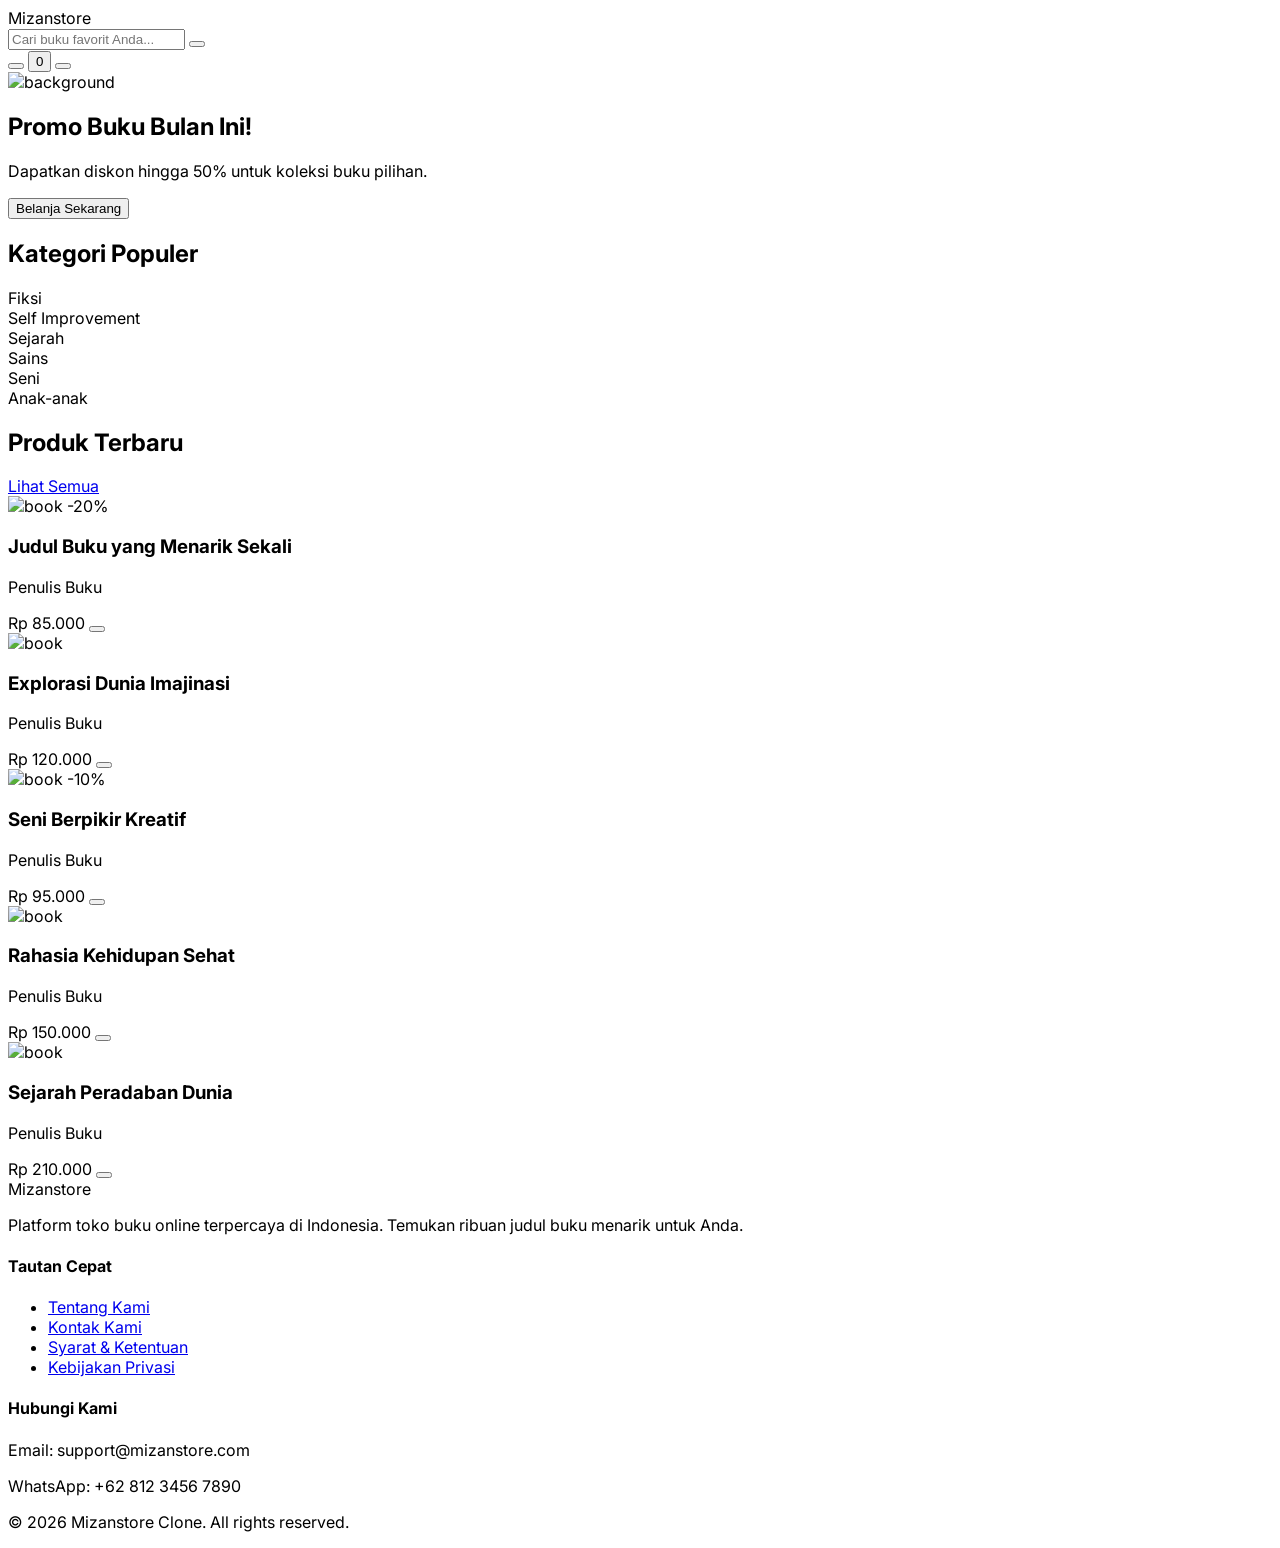
==== index.html @ bfe49ff1 "Marketplace layout with blue-yellow gradient" ====
<!DOCTYPE html>
<html lang="en">
<head>
    <meta charset="UTF-8">
    <meta name="viewport" content="width=device-width, initial-scale=1.0">
    <title>Mizanstore Clone</title>
    <script src="https://cdn.tailwindcss.com"></script>
    <script src="https://unpkg.com/lucide@latest"></script>
    <style>
        @import url('https://fonts.googleapis.com/css2?family=Inter:wght@300;400;600;700&display=swap');
        body { font-family: 'Inter', sans-serif; }
    </style>
</head>
<body class="bg-gray-50">

    <!-- Header -->
    <header class="bg-white shadow-sm sticky top-0 z-50">
        <div class="container mx-auto px-4 py-3 flex items-center justify-between">
            <!-- Logo -->
            <div class="text-2xl font-bold text-blue-600">
                Mizan<span class="text-gray-800">store</span>
            </div>

            <!-- Search Bar -->
            <div class="hidden md:flex flex-1 mx-8">
                <div class="relative w-full">
                    <input type="text" placeholder="Cari buku favorit Anda..." class="w-full border border-gray-300 rounded-full py-2 px-5 focus:outline-none focus:ring-2 focus:ring-blue-500 focus:border-transparent">
                    <button class="absolute right-3 top-2.5 text-gray-400">
                        <i data-lucide="search" class="w-5 h-5"></i>
                    </button>
                </div>
            </div>

            <!-- Icons -->
            <div class="flex items-center space-x-5">
                <button class="text-gray-600 hover:text-blue-600">
                    <i data-lucide="user" class="w-6 h-6"></i>
                </button>
                <button class="text-gray-600 hover:text-blue-600 relative">
                    <i data-lucide="shopping-cart" class="w-6 h-6"></i>
                    <span class="absolute -top-2 -right-2 bg-red-500 text-white text-[10px] font-bold px-1.5 py-0.5 rounded-full">0</span>
                </button>
                <button class="md:hidden text-gray-600">
                    <i data-lucide="menu" class="w-6 h-6"></i>
                </button>
            </div>
        </div>
    </header>

    <!-- Hero Banner -->
    <section class="container mx-auto px-4 mt-6">
        <div class="relative h-64 md:h-80 rounded-2xl overflow-hidden bg-gradient-to-r from-blue-500 to-indigo-600 flex items-center">
            <div class="absolute inset-0 opacity-20">
                <img src="https://images.unsplash.com/photo-1524995997946-a1c2e315a42f?auto=format&fit=crop&q=80&w=1000" alt="background" class="w-full h-full object-cover">
            </div>
            <div class="relative z-10 px-8 md:px-16 text-white">
                <h1 class="text-3xl md:text-5xl font-bold mb-4">Promo Buku Bulan Ini!</h1>
                <p class="text-lg md:text-xl mb-6 opacity-90">Dapatkan diskon hingga 50% untuk koleksi buku pilihan.</p>
                <button class="bg-white text-blue-600 px-6 py-3 rounded-lg font-semibold hover:bg-blue-50 transition">Belanja Sekarang</button>
            </div>
        </div>
    </section>

    <!-- Categories -->
    <section class="container mx-auto px-4 mt-10">
        <h2 class="text-xl font-bold text-gray-800 mb-6">Kategori Populer</h2>
        <div class="grid grid-cols-2 md:grid-cols-4 lg:grid-cols-6 gap-4">
            <!-- Category Item -->
            <div class="bg-white p-4 rounded-xl shadow-sm border border-gray-100 flex flex-col items-center cursor-pointer hover:shadow-md transition">
                <div class="w-12 h-12 bg-blue-100 rounded-full flex items-center justify-center text-blue-600 mb-3">
                    <i data-lucide="book-open"></i>
                </div>
                <span class="text-sm font-medium text-gray-700">Fiksi</span>
            </div>
            <div class="bg-white p-4 rounded-xl shadow-sm border border-gray-100 flex flex-col items-center cursor-pointer hover:shadow-md transition">
                <div class="w-12 h-12 bg-green-100 rounded-full flex items-center justify-center text-green-600 mb-3">
                    <i data-lucide="brain"></i>
                </div>
                <span class="text-sm font-medium text-gray-700">Self Improvement</span>
            </div>
            <div class="bg-white p-4 rounded-xl shadow-sm border border-gray-100 flex flex-col items-center cursor-pointer hover:shadow-md transition">
                <div class="w-12 h-12 bg-yellow-100 rounded-full flex items-center justify-center text-yellow-600 mb-3">
                    <i data-lucide="history"></i>
                </div>
                <span class="text-sm font-medium text-gray-700">Sejarah</span>
            </div>
            <div class="bg-white p-4 rounded-xl shadow-sm border border-gray-100 flex flex-col items-center cursor-pointer hover:shadow-md transition">
                <div class="w-12 h-12 bg-red-100 rounded-full flex items-center justify-center text-red-600 mb-3">
                    <i data-lucide="microscope"></i>
                </div>
                <span class="text-sm font-medium text-gray-700">Sains</span>
            </div>
            <div class="bg-white p-4 rounded-xl shadow-sm border border-gray-100 flex flex-col items-center cursor-pointer hover:shadow-md transition">
                <div class="w-12 h-12 bg-purple-100 rounded-full flex items-center justify-center text-purple-600 mb-3">
                    <i data-lucide="palette"></i>
                </div>
                <span class="text-sm font-medium text-gray-700">Seni</span>
            </div>
            <div class="bg-white p-4 rounded-xl shadow-sm border border-gray-100 flex flex-col items-center cursor-pointer hover:shadow-md transition">
                <div class="w-12 h-12 bg-orange-100 rounded-full flex items-center justify-center text-orange-600 mb-3">
                    <i data-lucide="smile"></i>
                </div>
                <span class="text-sm font-medium text-gray-700">Anak-anak</span>
            </div>
        </div>
    </section>

    <!-- Product Grid -->
    <section class="container mx-auto px-4 mt-12 mb-20">
        <div class="flex justify-between items-center mb-6">
            <h2 class="text-xl font-bold text-gray-800">Produk Terbaru</h2>
            <a href="#" class="text-blue-600 font-medium hover:underline">Lihat Semua</a>
        </div>
        <div class="grid grid-cols-2 md:grid-cols-3 lg:grid-cols-4 xl:grid-cols-5 gap-6">
            <!-- Product Card 1 -->
            <div class="bg-white rounded-xl overflow-hidden shadow-sm border border-gray-100 group hover:shadow-lg transition">
                <div class="relative aspect-[3/4] bg-gray-200">
                    <img src="https://images.unsplash.com/photo-1544947950-fa07a98d237f?auto=format&fit=crop&q=80&w=400" alt="book" class="w-full h-full object-cover group-hover:scale-105 transition duration-300">
                    <span class="absolute top-2 left-2 bg-red-500 text-white text-xs font-bold px-2 py-1 rounded">-20%</span>
                </div>
                <div class="p-4">
                    <h3 class="text-sm font-semibold text-gray-800 line-clamp-2 mb-1">Judul Buku yang Menarik Sekali</h3>
                    <p class="text-xs text-gray-500 mb-2">Penulis Buku</p>
                    <div class="flex items-center justify-between">
                        <span class="text-blue-600 font-bold">Rp 85.000</span>
                        <button class="text-gray-400 hover:text-blue-600 transition">
                            <i data-lucide="heart" class="w-5 h-5"></i>
                        </button>
                    </div>
                </div>
            </div>

            <!-- Product Card 2 -->
            <div class="bg-white rounded-xl overflow-hidden shadow-sm border border-gray-100 group hover:shadow-lg transition">
                <div class="relative aspect-[3/4] bg-gray-200">
                    <img src="https://images.unsplash.com/photo-1589829085413-56de8ae18c73?auto=format&fit=crop&q=80&w=400" alt="book" class="w-full h-full object-cover group-hover:scale-105 transition duration-300">
                </div>
                <div class="p-4">
                    <h3 class="text-sm font-semibold text-gray-800 line-clamp-2 mb-1">Explorasi Dunia Imajinasi</h3>
                    <p class="text-xs text-gray-500 mb-2">Penulis Buku</p>
                    <div class="flex items-center justify-between">
                        <span class="text-blue-600 font-bold">Rp 120.000</span>
                        <button class="text-gray-400 hover:text-blue-600 transition">
                            <i data-lucide="heart" class="w-5 h-5"></i>
                        </button>
                    </div>
                </div>
            </div>

            <!-- Product Card 3 -->
            <div class="bg-white rounded-xl overflow-hidden shadow-sm border border-gray-100 group hover:shadow-lg transition">
                <div class="relative aspect-[3/4] bg-gray-200">
                    <img src="https://images.unsplash.com/photo-1532012197267-da84d127e765?auto=format&fit=crop&q=80&w=400" alt="book" class="w-full h-full object-cover group-hover:scale-105 transition duration-300">
                    <span class="absolute top-2 left-2 bg-red-500 text-white text-xs font-bold px-2 py-1 rounded">-10%</span>
                </div>
                <div class="p-4">
                    <h3 class="text-sm font-semibold text-gray-800 line-clamp-2 mb-1">Seni Berpikir Kreatif</h3>
                    <p class="text-xs text-gray-500 mb-2">Penulis Buku</p>
                    <div class="flex items-center justify-between">
                        <span class="text-blue-600 font-bold">Rp 95.000</span>
                        <button class="text-gray-400 hover:text-blue-600 transition">
                            <i data-lucide="heart" class="w-5 h-5"></i>
                        </button>
                    </div>
                </div>
            </div>

            <!-- Product Card 4 -->
            <div class="bg-white rounded-xl overflow-hidden shadow-sm border border-gray-100 group hover:shadow-lg transition">
                <div class="relative aspect-[3/4] bg-gray-200">
                    <img src="https://images.unsplash.com/photo-1495446815901-a7297e633e8d?auto=format&fit=crop&q=80&w=400" alt="book" class="w-full h-full object-cover group-hover:scale-105 transition duration-300">
                </div>
                <div class="p-4">
                    <h3 class="text-sm font-semibold text-gray-800 line-clamp-2 mb-1">Rahasia Kehidupan Sehat</h3>
                    <p class="text-xs text-gray-500 mb-2">Penulis Buku</p>
                    <div class="flex items-center justify-between">
                        <span class="text-blue-600 font-bold">Rp 150.000</span>
                        <button class="text-gray-400 hover:text-blue-600 transition">
                            <i data-lucide="heart" class="w-5 h-5"></i>
                        </button>
                    </div>
                </div>
            </div>

            <!-- Product Card 5 -->
            <div class="bg-white rounded-xl overflow-hidden shadow-sm border border-gray-100 group hover:shadow-lg transition">
                <div class="relative aspect-[3/4] bg-gray-200">
                    <img src="https://images.unsplash.com/photo-1512820790803-83ca734da794?auto=format&fit=crop&q=80&w=400" alt="book" class="w-full h-full object-cover group-hover:scale-105 transition duration-300">
                </div>
                <div class="p-4">
                    <h3 class="text-sm font-semibold text-gray-800 line-clamp-2 mb-1">Sejarah Peradaban Dunia</h3>
                    <p class="text-xs text-gray-500 mb-2">Penulis Buku</p>
                    <div class="flex items-center justify-between">
                        <span class="text-blue-600 font-bold">Rp 210.000</span>
                        <button class="text-gray-400 hover:text-blue-600 transition">
                            <i data-lucide="heart" class="w-5 h-5"></i>
                        </button>
                    </div>
                </div>
            </div>
        </div>
    </section>

    <!-- Footer -->
    <footer class="bg-gray-800 text-gray-300 py-12">
        <div class="container mx-auto px-4 grid grid-cols-1 md:grid-cols-3 gap-8">
            <div>
                <div class="text-2xl font-bold text-white mb-4">
                    Mizan<span class="text-blue-400">store</span>
                </div>
                <p class="text-sm">Platform toko buku online terpercaya di Indonesia. Temukan ribuan judul buku menarik untuk Anda.</p>
            </div>
            <div>
                <h4 class="text-white font-bold mb-4">Tautan Cepat</h4>
                <ul class="space-y-2 text-sm">
                    <li><a href="#" class="hover:text-white transition">Tentang Kami</a></li>
                    <li><a href="#" class="hover:text-white transition">Kontak Kami</a></li>
                    <li><a href="#" class="hover:text-white transition">Syarat & Ketentuan</a></li>
                    <li><a href="#" class="hover:text-white transition">Kebijakan Privasi</a></li>
                </ul>
            </div>
            <div>
                <h4 class="text-white font-bold mb-4">Hubungi Kami</h4>
                <p class="text-sm mb-2">Email: support@mizanstore.com</p>
                <p class="text-sm">WhatsApp: +62 812 3456 7890</p>
                <div class="flex space-x-4 mt-6">
                    <a href="#" class="hover:text-white"><i data-lucide="facebook" class="w-5 h-5"></i></a>
                    <a href="#" class="hover:text-white"><i data-lucide="instagram" class="w-5 h-5"></i></a>
                    <a href="#" class="hover:text-white"><i data-lucide="twitter" class="w-5 h-5"></i></a>
                </div>
            </div>
        </div>
        <div class="container mx-auto px-4 mt-12 pt-8 border-t border-gray-700 text-center text-xs">
            <p>&copy; 2026 Mizanstore Clone. All rights reserved.</p>
        </div>
    </footer>

    <script>
        // Initialize Lucide icons
        lucide.createIcons();
    </script>
</body>
</html>
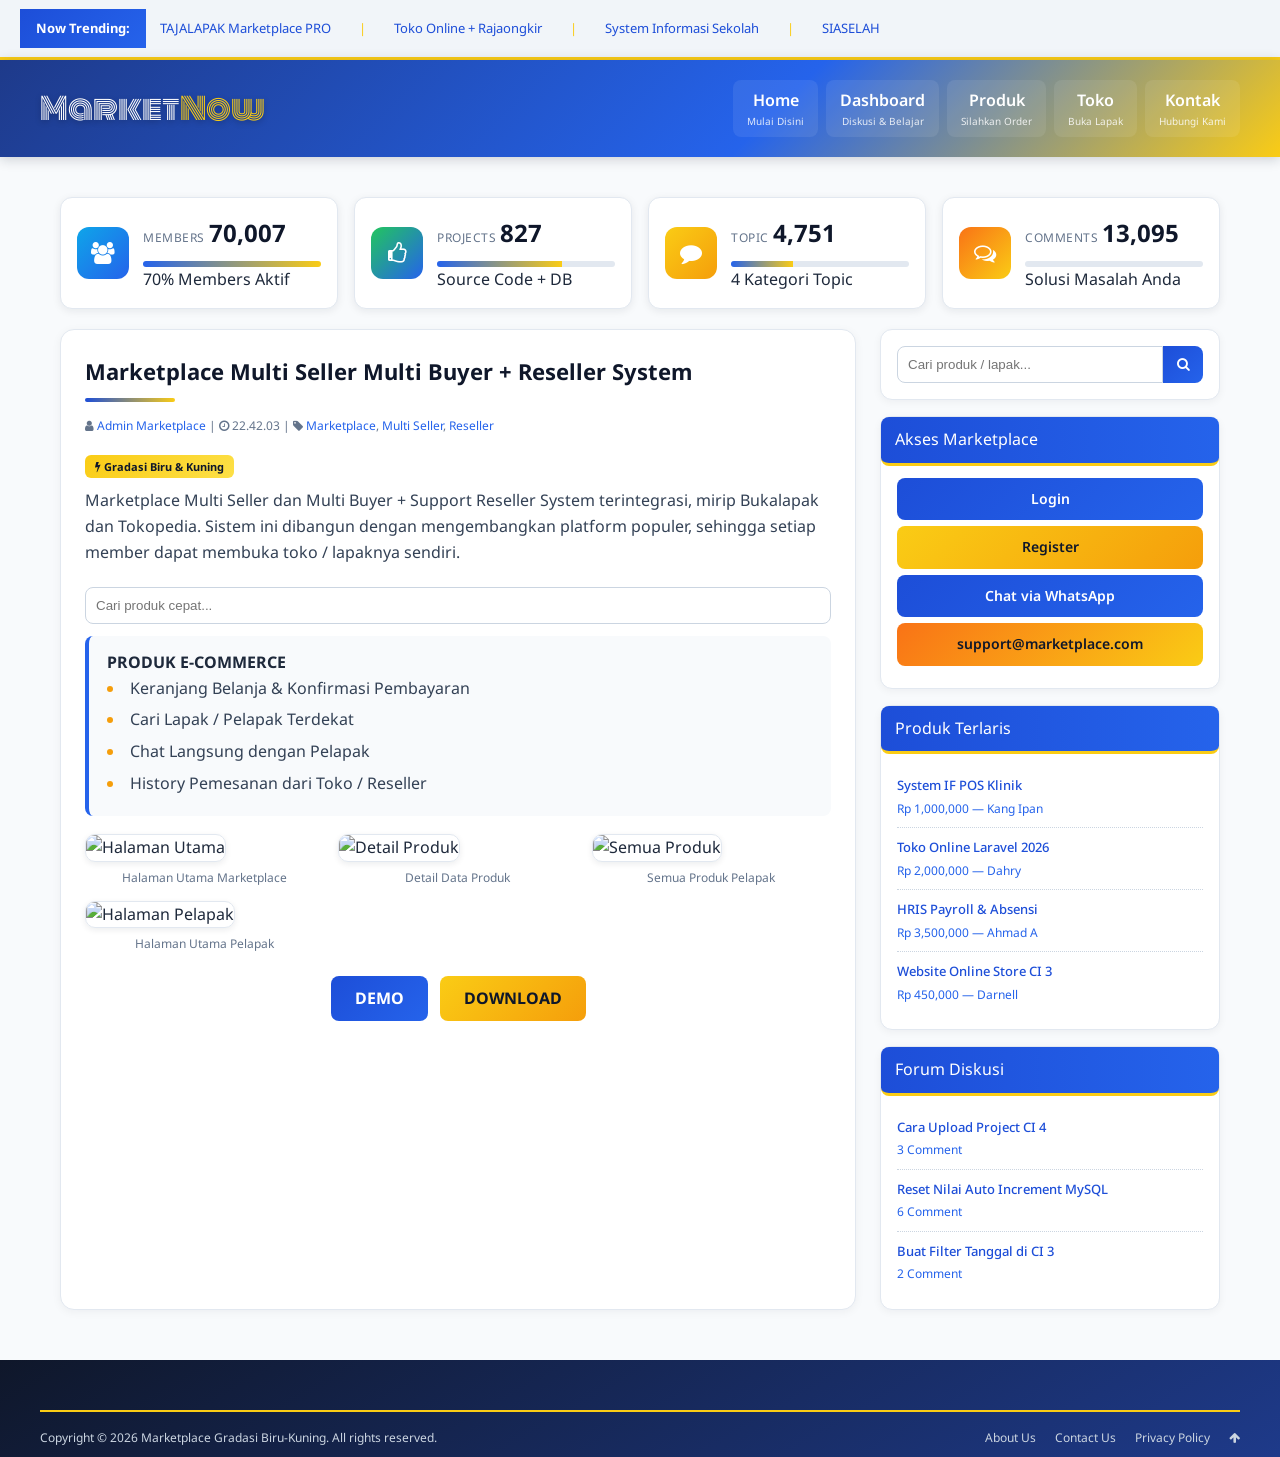
==== commit 7e521844: "Split into separate HTML/CSS/JS files" ====
--- a/index.html
+++ b/index.html
@@ -1,243 +1,138 @@
 <!DOCTYPE html>
-<html lang="en">
+<html lang="id-ID">
 <head>
     <meta charset="UTF-8">
-    <meta name="viewport" content="width=device-width, initial-scale=1.0">
-    <title>Mizanstore Clone</title>
-    <script src="https://cdn.tailwindcss.com"></script>
-    <script src="https://unpkg.com/lucide@latest"></script>
-    <style>
-        @import url('https://fonts.googleapis.com/css2?family=Inter:wght@300;400;600;700&display=swap');
-        body { font-family: 'Inter', sans-serif; }
-    </style>
+    <meta name="viewport" content="width=device-width, initial-scale=1">
+    <title>Marketplace Kami - Multi Seller Multi Buyer</title>
+    <link href="https://fonts.googleapis.com/css2?family=Droid+Sans:wght@400;700&family=Monoton&display=swap" rel="stylesheet">
+    <link rel="stylesheet" href="https://cdnjs.cloudflare.com/ajax/libs/font-awesome/4.7.0/css/font-awesome.min.css">
+    <link rel="stylesheet" href="css/style.css">
 </head>
-<body class="bg-gray-50">
+<body>
+
+    <!-- Trending bar -->
+    <div class="trending">
+        <span class="firstlink">Now Trending:</span>
+        <a href="#">TAJALAPAK Marketplace PRO</a><span class="sep">|</span>
+        <a href="#">Toko Online + Rajaongkir</a><span class="sep">|</span>
+        <a href="#">System Informasi Sekolah</a><span class="sep">|</span>
+        <a href="#">SIASELAH</a>
+    </div>
 
     <!-- Header -->
-    <header class="bg-white shadow-sm sticky top-0 z-50">
-        <div class="container mx-auto px-4 py-3 flex items-center justify-between">
-            <!-- Logo -->
-            <div class="text-2xl font-bold text-blue-600">
-                Mizan<span class="text-gray-800">store</span>
-            </div>
-
-            <!-- Search Bar -->
-            <div class="hidden md:flex flex-1 mx-8">
-                <div class="relative w-full">
-                    <input type="text" placeholder="Cari buku favorit Anda..." class="w-full border border-gray-300 rounded-full py-2 px-5 focus:outline-none focus:ring-2 focus:ring-blue-500 focus:border-transparent">
-                    <button class="absolute right-3 top-2.5 text-gray-400">
-                        <i data-lucide="search" class="w-5 h-5"></i>
-                    </button>
-                </div>
-            </div>
-
-            <!-- Icons -->
-            <div class="flex items-center space-x-5">
-                <button class="text-gray-600 hover:text-blue-600">
-                    <i data-lucide="user" class="w-6 h-6"></i>
-                </button>
-                <button class="text-gray-600 hover:text-blue-600 relative">
-                    <i data-lucide="shopping-cart" class="w-6 h-6"></i>
-                    <span class="absolute -top-2 -right-2 bg-red-500 text-white text-[10px] font-bold px-1.5 py-0.5 rounded-full">0</span>
-                </button>
-                <button class="md:hidden text-gray-600">
-                    <i data-lucide="menu" class="w-6 h-6"></i>
-                </button>
-            </div>
+    <header>
+        <div class="branding">
+            <a id="logo" href="#">Market<span class="dot">Now</span></a>
+            <button id="navToggle" class="nav-toggle" aria-label="Menu">
+                <i class="fa fa-bars"></i>
+            </button>
+            <nav class="primary-navigation" id="primaryNav">
+                <ul>
+                    <li><a href="#">Home<span class="sub">Mulai Disini</span></a></li>
+                    <li><a href="#">Dashboard<span class="sub">Diskusi & Belajar</span></a></li>
+                    <li><a href="#">Produk<span class="sub">Silahkan Order</span></a></li>
+                    <li><a href="#">Toko<span class="sub">Buka Lapak</span></a></li>
+                    <li><a href="#">Kontak<span class="sub">Hubungi Kami</span></a></li>
+                </ul>
+            </nav>
         </div>
     </header>
 
-    <!-- Hero Banner -->
-    <section class="container mx-auto px-4 mt-6">
-        <div class="relative h-64 md:h-80 rounded-2xl overflow-hidden bg-gradient-to-r from-blue-500 to-indigo-600 flex items-center">
-            <div class="absolute inset-0 opacity-20">
-                <img src="https://images.unsplash.com/photo-1524995997946-a1c2e315a42f?auto=format&fit=crop&q=80&w=1000" alt="background" class="w-full h-full object-cover">
-            </div>
-            <div class="relative z-10 px-8 md:px-16 text-white">
-                <h1 class="text-3xl md:text-5xl font-bold mb-4">Promo Buku Bulan Ini!</h1>
-                <p class="text-lg md:text-xl mb-6 opacity-90">Dapatkan diskon hingga 50% untuk koleksi buku pilihan.</p>
-                <button class="bg-white text-blue-600 px-6 py-3 rounded-lg font-semibold hover:bg-blue-50 transition">Belanja Sekarang</button>
-            </div>
+    <main class="container">
+
+        <!-- Info boxes / Stats -->
+        <section class="info-row" id="stats"></section>
+
+        <div class="rowx">
+            <!-- Content -->
+            <article class="article">
+                <h1 class="title">Marketplace Multi Seller Multi Buyer + Reseller System</h1>
+                <div class="grad-underline"></div>
+                <div class="post-info">
+                    <span><i class="fa fa-user"></i> <a href="#">Admin Marketplace</a></span> |
+                    <span><i class="fa fa-clock-o"></i> <span id="currentTime">--:--</span></span> |
+                    <span><i class="fa fa-tag"></i> <a href="#">Marketplace</a>, <a href="#">Multi Seller</a>, <a href="#">Reseller</a></span>
+                </div>
+
+                <div class="post-content">
+                    <span class="feature-tag"><i class="fa fa-bolt"></i> Gradasi Biru & Kuning</span>
+                    <p>Marketplace Multi Seller dan Multi Buyer + Support Reseller System terintegrasi, mirip Bukalapak dan Tokopedia. Sistem ini dibangun dengan mengembangkan platform populer, sehingga setiap member dapat membuka toko / lapaknya sendiri.</p>
+
+                    <!-- Search + filter demo -->
+                    <input type="text" id="productFilter" class="filter-input" placeholder="Cari produk cepat...">
+
+                    <div class="product-grid" id="productGrid">
+                        <div class="feature-list">
+                            <b>PRODUK E-COMMERCE</b>
+                            <ul>
+                                <li>Keranjang Belanja & Konfirmasi Pembayaran</li>
+                                <li>Cari Lapak / Pelapak Terdekat</li>
+                                <li>Chat Langsung dengan Pelapak</li>
+                                <li>History Pemesanan dari Toko / Reseller</li>
+                            </ul>
+                        </div>
+                    </div>
+
+                    <div class="gallery">
+                        <figure><img src="https://previews.123rf.com/images/ipopba/ipopba1801/ipopba180100745/91861750.jpg" alt="Halaman Utama"><figcaption>Halaman Utama Marketplace</figcaption></figure>
+                        <figure><img src="https://previews.123rf.com/images/ipopba/ipopba1803/ipopba180300523/97319858.jpg" alt="Detail Produk"><figcaption>Detail Data Produk</figcaption></figure>
+                        <figure><img src="https://previews.123rf.com/images/ipopba/ipopba1803/ipopba180300528/97324882.jpg" alt="Semua Produk"><figcaption>Semua Produk Pelapak</figcaption></figure>
+                        <figure><img src="https://previews.123rf.com/images/ipopba/ipopba1803/ipopba180300520/97303171.jpg" alt="Halaman Pelapak"><figcaption>Halaman Utama Pelapak</figcaption></figure>
+                    </div>
+
+                    <p class="action-btns">
+                        <a class="demo" href="#">DEMO</a>
+                        <a class="download" href="#">DOWNLOAD</a>
+                    </p>
+                </div>
+            </article>
+
+            <!-- Sidebar -->
+            <aside class="sidebar">
+                <div class="widget">
+                    <form class="search-form" onsubmit="return false">
+                        <input type="text" placeholder="Cari produk / lapak...">
+                        <button class="sbutton"><i class="fa fa-search"></i></button>
+                    </form>
+                </div>
+                <div class="widget">
+                    <div class="widget-title">Akses Marketplace</div>
+                    <a class="btn-block btn-primary-b" href="#">Login</a>
+                    <a class="btn-block btn-success-b" href="#">Register</a>
+                    <a class="btn-block btn-primary-b" href="#">Chat via WhatsApp</a>
+                    <a class="btn-block btn-danger-b" href="#">support@marketplace.com</a>
+                </div>
+                <div class="widget">
+                    <div class="widget-title">Produk Terlaris</div>
+                    <ul id="bestSellerList">
+                        <!-- diisi oleh JS -->
+                    </ul>
+                </div>
+                <div class="widget">
+                    <div class="widget-title">Forum Diskusi</div>
+                    <ul id="forumList">
+                        <!-- diisi oleh JS -->
+                    </ul>
+                </div>
+            </aside>
         </div>
-    </section>
+    </main>
 
-    <!-- Categories -->
-    <section class="container mx-auto px-4 mt-10">
-        <h2 class="text-xl font-bold text-gray-800 mb-6">Kategori Populer</h2>
-        <div class="grid grid-cols-2 md:grid-cols-4 lg:grid-cols-6 gap-4">
-            <!-- Category Item -->
-            <div class="bg-white p-4 rounded-xl shadow-sm border border-gray-100 flex flex-col items-center cursor-pointer hover:shadow-md transition">
-                <div class="w-12 h-12 bg-blue-100 rounded-full flex items-center justify-center text-blue-600 mb-3">
-                    <i data-lucide="book-open"></i>
-                </div>
-                <span class="text-sm font-medium text-gray-700">Fiksi</span>
-            </div>
-            <div class="bg-white p-4 rounded-xl shadow-sm border border-gray-100 flex flex-col items-center cursor-pointer hover:shadow-md transition">
-                <div class="w-12 h-12 bg-green-100 rounded-full flex items-center justify-center text-green-600 mb-3">
-                    <i data-lucide="brain"></i>
-                </div>
-                <span class="text-sm font-medium text-gray-700">Self Improvement</span>
-            </div>
-            <div class="bg-white p-4 rounded-xl shadow-sm border border-gray-100 flex flex-col items-center cursor-pointer hover:shadow-md transition">
-                <div class="w-12 h-12 bg-yellow-100 rounded-full flex items-center justify-center text-yellow-600 mb-3">
-                    <i data-lucide="history"></i>
-                </div>
-                <span class="text-sm font-medium text-gray-700">Sejarah</span>
-            </div>
-            <div class="bg-white p-4 rounded-xl shadow-sm border border-gray-100 flex flex-col items-center cursor-pointer hover:shadow-md transition">
-                <div class="w-12 h-12 bg-red-100 rounded-full flex items-center justify-center text-red-600 mb-3">
-                    <i data-lucide="microscope"></i>
-                </div>
-                <span class="text-sm font-medium text-gray-700">Sains</span>
-            </div>
-            <div class="bg-white p-4 rounded-xl shadow-sm border border-gray-100 flex flex-col items-center cursor-pointer hover:shadow-md transition">
-                <div class="w-12 h-12 bg-purple-100 rounded-full flex items-center justify-center text-purple-600 mb-3">
-                    <i data-lucide="palette"></i>
-                </div>
-                <span class="text-sm font-medium text-gray-700">Seni</span>
-            </div>
-            <div class="bg-white p-4 rounded-xl shadow-sm border border-gray-100 flex flex-col items-center cursor-pointer hover:shadow-md transition">
-                <div class="w-12 h-12 bg-orange-100 rounded-full flex items-center justify-center text-orange-600 mb-3">
-                    <i data-lucide="smile"></i>
-                </div>
-                <span class="text-sm font-medium text-gray-700">Anak-anak</span>
-            </div>
-        </div>
-    </section>
-
-    <!-- Product Grid -->
-    <section class="container mx-auto px-4 mt-12 mb-20">
-        <div class="flex justify-between items-center mb-6">
-            <h2 class="text-xl font-bold text-gray-800">Produk Terbaru</h2>
-            <a href="#" class="text-blue-600 font-medium hover:underline">Lihat Semua</a>
-        </div>
-        <div class="grid grid-cols-2 md:grid-cols-3 lg:grid-cols-4 xl:grid-cols-5 gap-6">
-            <!-- Product Card 1 -->
-            <div class="bg-white rounded-xl overflow-hidden shadow-sm border border-gray-100 group hover:shadow-lg transition">
-                <div class="relative aspect-[3/4] bg-gray-200">
-                    <img src="https://images.unsplash.com/photo-1544947950-fa07a98d237f?auto=format&fit=crop&q=80&w=400" alt="book" class="w-full h-full object-cover group-hover:scale-105 transition duration-300">
-                    <span class="absolute top-2 left-2 bg-red-500 text-white text-xs font-bold px-2 py-1 rounded">-20%</span>
-                </div>
-                <div class="p-4">
-                    <h3 class="text-sm font-semibold text-gray-800 line-clamp-2 mb-1">Judul Buku yang Menarik Sekali</h3>
-                    <p class="text-xs text-gray-500 mb-2">Penulis Buku</p>
-                    <div class="flex items-center justify-between">
-                        <span class="text-blue-600 font-bold">Rp 85.000</span>
-                        <button class="text-gray-400 hover:text-blue-600 transition">
-                            <i data-lucide="heart" class="w-5 h-5"></i>
-                        </button>
-                    </div>
-                </div>
-            </div>
-
-            <!-- Product Card 2 -->
-            <div class="bg-white rounded-xl overflow-hidden shadow-sm border border-gray-100 group hover:shadow-lg transition">
-                <div class="relative aspect-[3/4] bg-gray-200">
-                    <img src="https://images.unsplash.com/photo-1589829085413-56de8ae18c73?auto=format&fit=crop&q=80&w=400" alt="book" class="w-full h-full object-cover group-hover:scale-105 transition duration-300">
-                </div>
-                <div class="p-4">
-                    <h3 class="text-sm font-semibold text-gray-800 line-clamp-2 mb-1">Explorasi Dunia Imajinasi</h3>
-                    <p class="text-xs text-gray-500 mb-2">Penulis Buku</p>
-                    <div class="flex items-center justify-between">
-                        <span class="text-blue-600 font-bold">Rp 120.000</span>
-                        <button class="text-gray-400 hover:text-blue-600 transition">
-                            <i data-lucide="heart" class="w-5 h-5"></i>
-                        </button>
-                    </div>
-                </div>
-            </div>
-
-            <!-- Product Card 3 -->
-            <div class="bg-white rounded-xl overflow-hidden shadow-sm border border-gray-100 group hover:shadow-lg transition">
-                <div class="relative aspect-[3/4] bg-gray-200">
-                    <img src="https://images.unsplash.com/photo-1532012197267-da84d127e765?auto=format&fit=crop&q=80&w=400" alt="book" class="w-full h-full object-cover group-hover:scale-105 transition duration-300">
-                    <span class="absolute top-2 left-2 bg-red-500 text-white text-xs font-bold px-2 py-1 rounded">-10%</span>
-                </div>
-                <div class="p-4">
-                    <h3 class="text-sm font-semibold text-gray-800 line-clamp-2 mb-1">Seni Berpikir Kreatif</h3>
-                    <p class="text-xs text-gray-500 mb-2">Penulis Buku</p>
-                    <div class="flex items-center justify-between">
-                        <span class="text-blue-600 font-bold">Rp 95.000</span>
-                        <button class="text-gray-400 hover:text-blue-600 transition">
-                            <i data-lucide="heart" class="w-5 h-5"></i>
-                        </button>
-                    </div>
-                </div>
-            </div>
-
-            <!-- Product Card 4 -->
-            <div class="bg-white rounded-xl overflow-hidden shadow-sm border border-gray-100 group hover:shadow-lg transition">
-                <div class="relative aspect-[3/4] bg-gray-200">
-                    <img src="https://images.unsplash.com/photo-1495446815901-a7297e633e8d?auto=format&fit=crop&q=80&w=400" alt="book" class="w-full h-full object-cover group-hover:scale-105 transition duration-300">
-                </div>
-                <div class="p-4">
-                    <h3 class="text-sm font-semibold text-gray-800 line-clamp-2 mb-1">Rahasia Kehidupan Sehat</h3>
-                    <p class="text-xs text-gray-500 mb-2">Penulis Buku</p>
-                    <div class="flex items-center justify-between">
-                        <span class="text-blue-600 font-bold">Rp 150.000</span>
-                        <button class="text-gray-400 hover:text-blue-600 transition">
-                            <i data-lucide="heart" class="w-5 h-5"></i>
-                        </button>
-                    </div>
-                </div>
-            </div>
-
-            <!-- Product Card 5 -->
-            <div class="bg-white rounded-xl overflow-hidden shadow-sm border border-gray-100 group hover:shadow-lg transition">
-                <div class="relative aspect-[3/4] bg-gray-200">
-                    <img src="https://images.unsplash.com/photo-1512820790803-83ca734da794?auto=format&fit=crop&q=80&w=400" alt="book" class="w-full h-full object-cover group-hover:scale-105 transition duration-300">
-                </div>
-                <div class="p-4">
-                    <h3 class="text-sm font-semibold text-gray-800 line-clamp-2 mb-1">Sejarah Peradaban Dunia</h3>
-                    <p class="text-xs text-gray-500 mb-2">Penulis Buku</p>
-                    <div class="flex items-center justify-between">
-                        <span class="text-blue-600 font-bold">Rp 210.000</span>
-                        <button class="text-gray-400 hover:text-blue-600 transition">
-                            <i data-lucide="heart" class="w-5 h-5"></i>
-                        </button>
-                    </div>
+    <!-- Footer -->
+    <footer>
+        <div class="footer-inner">
+            <div class="copyright">
+                <div class="copyright-text">Copyright &copy; <span id="currentYear"></span> Marketplace Gradasi Biru-Kuning. All rights reserved.</div>
+                <div class="footer-nav">
+                    <a href="#">About Us</a>
+                    <a href="#">Contact Us</a>
+                    <a href="#">Privacy Policy</a>
+                    <a href="#" class="to-top"><i class="fa fa-arrow-up"></i></a>
                 </div>
             </div>
         </div>
-    </section>
-
-    <!-- Footer -->
-    <footer class="bg-gray-800 text-gray-300 py-12">
-        <div class="container mx-auto px-4 grid grid-cols-1 md:grid-cols-3 gap-8">
-            <div>
-                <div class="text-2xl font-bold text-white mb-4">
-                    Mizan<span class="text-blue-400">store</span>
-                </div>
-                <p class="text-sm">Platform toko buku online terpercaya di Indonesia. Temukan ribuan judul buku menarik untuk Anda.</p>
-            </div>
-            <div>
-                <h4 class="text-white font-bold mb-4">Tautan Cepat</h4>
-                <ul class="space-y-2 text-sm">
-                    <li><a href="#" class="hover:text-white transition">Tentang Kami</a></li>
-                    <li><a href="#" class="hover:text-white transition">Kontak Kami</a></li>
-                    <li><a href="#" class="hover:text-white transition">Syarat & Ketentuan</a></li>
-                    <li><a href="#" class="hover:text-white transition">Kebijakan Privasi</a></li>
-                </ul>
-            </div>
-            <div>
-                <h4 class="text-white font-bold mb-4">Hubungi Kami</h4>
-                <p class="text-sm mb-2">Email: support@mizanstore.com</p>
-                <p class="text-sm">WhatsApp: +62 812 3456 7890</p>
-                <div class="flex space-x-4 mt-6">
-                    <a href="#" class="hover:text-white"><i data-lucide="facebook" class="w-5 h-5"></i></a>
-                    <a href="#" class="hover:text-white"><i data-lucide="instagram" class="w-5 h-5"></i></a>
-                    <a href="#" class="hover:text-white"><i data-lucide="twitter" class="w-5 h-5"></i></a>
-                </div>
-            </div>
-        </div>
-        <div class="container mx-auto px-4 mt-12 pt-8 border-t border-gray-700 text-center text-xs">
-            <p>&copy; 2026 Mizanstore Clone. All rights reserved.</p>
-        </div>
     </footer>
 
-    <script>
-        // Initialize Lucide icons
-        lucide.createIcons();
-    </script>
+    <script src="js/script.js"></script>
 </body>
-</html>
+</html>
--- a/css/style.css
+++ b/css/style.css
@@ -0,0 +1,108 @@
+:root{
+    --biru:#1d4ed8;
+    --biru2:#2563eb;
+    --kuning:#facc15;
+    --kuning2:#fde047;
+    --hitam:#0f172a;
+}
+
+*{box-sizing:border-box;margin:0;padding:0}
+body{font-family:'Droid Sans',Arial,sans-serif;background:#f8fafc;color:#1e293b;line-height:1.6}
+
+/* Helpers */
+.container{max-width:1200px;margin:0 auto;padding:20px}
+.grad-underline{height:4px;width:90px;background:linear-gradient(90deg,#1d4ed8,#facc15);border-radius:4px;margin-bottom:14px}
+.feature-tag{display:inline-block;padding:3px 10px;border-radius:6px;font-size:11px;font-weight:700;color:#0f172a;background:linear-gradient(135deg,#facc15,#fde047)}
+
+/* Trending bar */
+.trending{display:flex;align-items:center;gap:14px;padding:9px 20px;overflow:hidden;background:#f1f5f9;border-bottom:3px solid #facc15;white-space:nowrap;font-size:13px}
+.trending .firstlink{background:linear-gradient(135deg,#1d4ed8,#2563eb);color:#fff;padding:9px 16px;font-weight:700}
+.trending a{color:#1d4ed8;text-decoration:none}
+.trending a:hover{color:#f59e0b}
+.trending .sep{color:#facc15;margin:0 14px}
+
+/* Header */
+header{background:linear-gradient(135deg,#1e3a8a,#2563eb 60%,#facc15);padding:20px;box-shadow:0 2px 12px rgba(15,23,42,.2)}
+.branding{max-width:1200px;margin:0 auto;display:flex;align-items:center;justify-content:space-between;flex-wrap:wrap;gap:16px;position:relative}
+#logo{font-family:'Monoton',cursive;font-size:30px;color:#fff;text-shadow:0 2px 6px rgba(0,0,0,.3);text-decoration:none}
+#logo .dot{color:#facc15}
+.primary-navigation ul{list-style:none;display:flex;gap:8px;flex-wrap:wrap}
+.primary-navigation ul li a{display:block;color:#fff;padding:8px 14px;border-radius:8px;text-decoration:none;font-weight:600;text-align:center;background:rgba(255,255,255,.08);transition:.2s}
+.primary-navigation ul li a:hover{background:linear-gradient(135deg,#facc15,#f59e0b);color:#0f172a}
+.primary-navigation ul li a .sub{display:block;font-size:10px;font-weight:400;opacity:.85}
+.nav-toggle{display:none;background:none;border:none;color:#fff;font-size:24px}
+
+/* Stats */
+.info-row{display:grid;grid-template-columns:repeat(auto-fit,minmax(200px,1fr));gap:16px;margin:20px 0}
+.info-box{background:#fff;border-radius:12px;display:flex;align-items:center;padding:16px;gap:14px;box-shadow:0 2px 8px rgba(15,23,42,.08);border:1px solid #e2e8f0;cursor:pointer;text-decoration:none;color:#1e293b}
+.info-box:hover{box-shadow:0 6px 18px rgba(37,99,235,.18)}
+.info-box-icon{width:52px;height:52px;border-radius:12px;display:flex;align-items:center;justify-content:center;color:#fff;font-size:22px;flex-shrink:0}
+.bg-aqua{background:linear-gradient(135deg,#0ea5e9,#2563eb)}
+.bg-green{background:linear-gradient(135deg,#22c55e,#2563eb)}
+.bg-yellow{background:linear-gradient(135deg,#facc15,#f59e0b)}
+.bg-red{background:linear-gradient(135deg,#f97316,#facc15)}
+.info-box-content{flex:1;min-width:0}
+.info-box-text{color:#64748b;font-size:12px;text-transform:uppercase;letter-spacing:.5px}
+.info-box-number{font-size:24px;font-weight:700;color:#0f172a}
+.progress{height:6px;background:#e2e8f0;border-radius:4px;overflow:hidden;margin-top:8px}
+.progress-bar{height:100%;background:linear-gradient(90deg,#2563eb,#facc15)}
+
+/* Layout */
+.rowx{display:grid;grid-template-columns:1fr 340px;gap:24px}
+
+/* Article */
+.article{background:#fff;border:1px solid #e2e8f0;border-radius:14px;padding:24px;box-shadow:0 2px 10px rgba(15,23,42,.05)}
+.title{font-size:22px;color:#0f172a;margin-bottom:8px}
+.post-info{font-size:12px;color:#64748b;margin-bottom:18px}
+.post-info a{color:#2563eb;text-decoration:none}
+.post-content p{color:#334155;margin:10px 0}
+.filter-input{width:100%;border:1px solid #cbd5e1;border-radius:8px;padding:10px;margin:12px 0}
+.feature-list{background:#f8fafc;border-left:4px solid #2563eb;padding:14px 18px;border-radius:8px;margin-bottom:12px}
+.feature-list li{margin-bottom:6px;color:#334155;list-style-position:inside}
+.feature-list li::marker{color:#f59e0b}
+.gallery{display:grid;grid-template-columns:repeat(auto-fill,minmax(180px,1fr));gap:14px;margin:18px 0}
+.gallery figure{margin:0}
+.gallery img{width:100%;border-radius:10px;border:1px solid #e2e8f0;box-shadow:0 2px 6px rgba(15,23,42,.08)}
+.gallery figcaption{font-size:12px;color:#64748b;margin-top:6px;text-align:center}
+.action-btns{text-align:center;margin-top:18px}
+.demo,.download{display:inline-block;background:linear-gradient(135deg,#1d4ed8,#2563eb);color:#fff;padding:10px 24px;border-radius:8px;text-decoration:none;font-weight:700;margin:4px}
+.demo:hover{color:#fde047}
+.download{background:linear-gradient(135deg,#facc15,#f59e0b);color:#0f172a}
+.download:hover{background:linear-gradient(135deg,#eab308,#d97706)}
+
+/* Sidebar */
+.sidebar{display:flex;flex-direction:column;gap:16px}
+.widget{background:#fff;border:1px solid #e2e8f0;border-radius:12px;padding:16px;box-shadow:0 2px 8px rgba(15,23,42,.05)}
+.widget-title{font-size:16px;background:linear-gradient(90deg,#1d4ed8,#2563eb);color:#fff;padding:10px 14px;border-radius:8px;margin:-16px -16px 12px;border-bottom:3px solid #facc15}
+.search-form{display:flex}
+.search-form input{flex:1;border:1px solid #cbd5e1;border-radius:8px 0 0 8px;padding:10px}
+.sbutton{border-radius:0 8px 8px 0;border:none;background:linear-gradient(135deg,#1d4ed8,#2563eb);color:#fff;padding:0 14px}
+.btn-block{display:block;width:100%;margin:6px 0;border-radius:8px;padding:10px;text-align:center;color:#fff;text-decoration:none;font-weight:600;font-size:14px}
+.btn-primary-b{background:linear-gradient(135deg,#1d4ed8,#2563eb)}
+.btn-success-b{background:linear-gradient(135deg,#facc15,#f59e0b);color:#0f172a}
+.btn-danger-b{background:linear-gradient(135deg,#f97316,#facc15);color:#0f172a}
+.btn-block:hover{opacity:.9}
+.widget ul{list-style:none}
+.widget ul li{padding:9px 0;border-bottom:1px dotted #cbd5e1;font-size:13px}
+.widget ul li:last-child{border-bottom:none}
+.widget ul a{color:#1d4ed8;text-decoration:none;font-weight:500}
+.widget ul a:hover{color:#f59e0b}
+.rssSummary{color:#2563eb;font-size:12px;margin-top:3px}
+
+/* Footer */
+footer{background:linear-gradient(150deg,#0f172a,#1e3a8a);color:#cbd5e1;margin-top:30px;padding:30px 20px 10px}
+.footer-inner{max-width:1200px;margin:0 auto}
+.copyright{margin-top:20px;padding-top:16px;border-top:2px solid #facc15;display:flex;justify-content:space-between;flex-wrap:wrap;gap:10px;font-size:12px}
+.copyright a{color:#facc15;text-decoration:none}
+.footer-nav a{color:#cbd5e1;text-decoration:none;margin-left:16px}
+.footer-nav a:hover{color:#facc15}
+.to-top{cursor:pointer}
+
+/* Responsive */
+@media(max-width:900px){
+    .rowx{grid-template-columns:1fr}
+    .nav-toggle{display:block}
+    .primary-navigation{display:none;width:100%;flex-direction:column}
+    .primary-navigation.open{display:block}
+    .primary-navigation ul{flex-direction:column;gap:6px}
+}
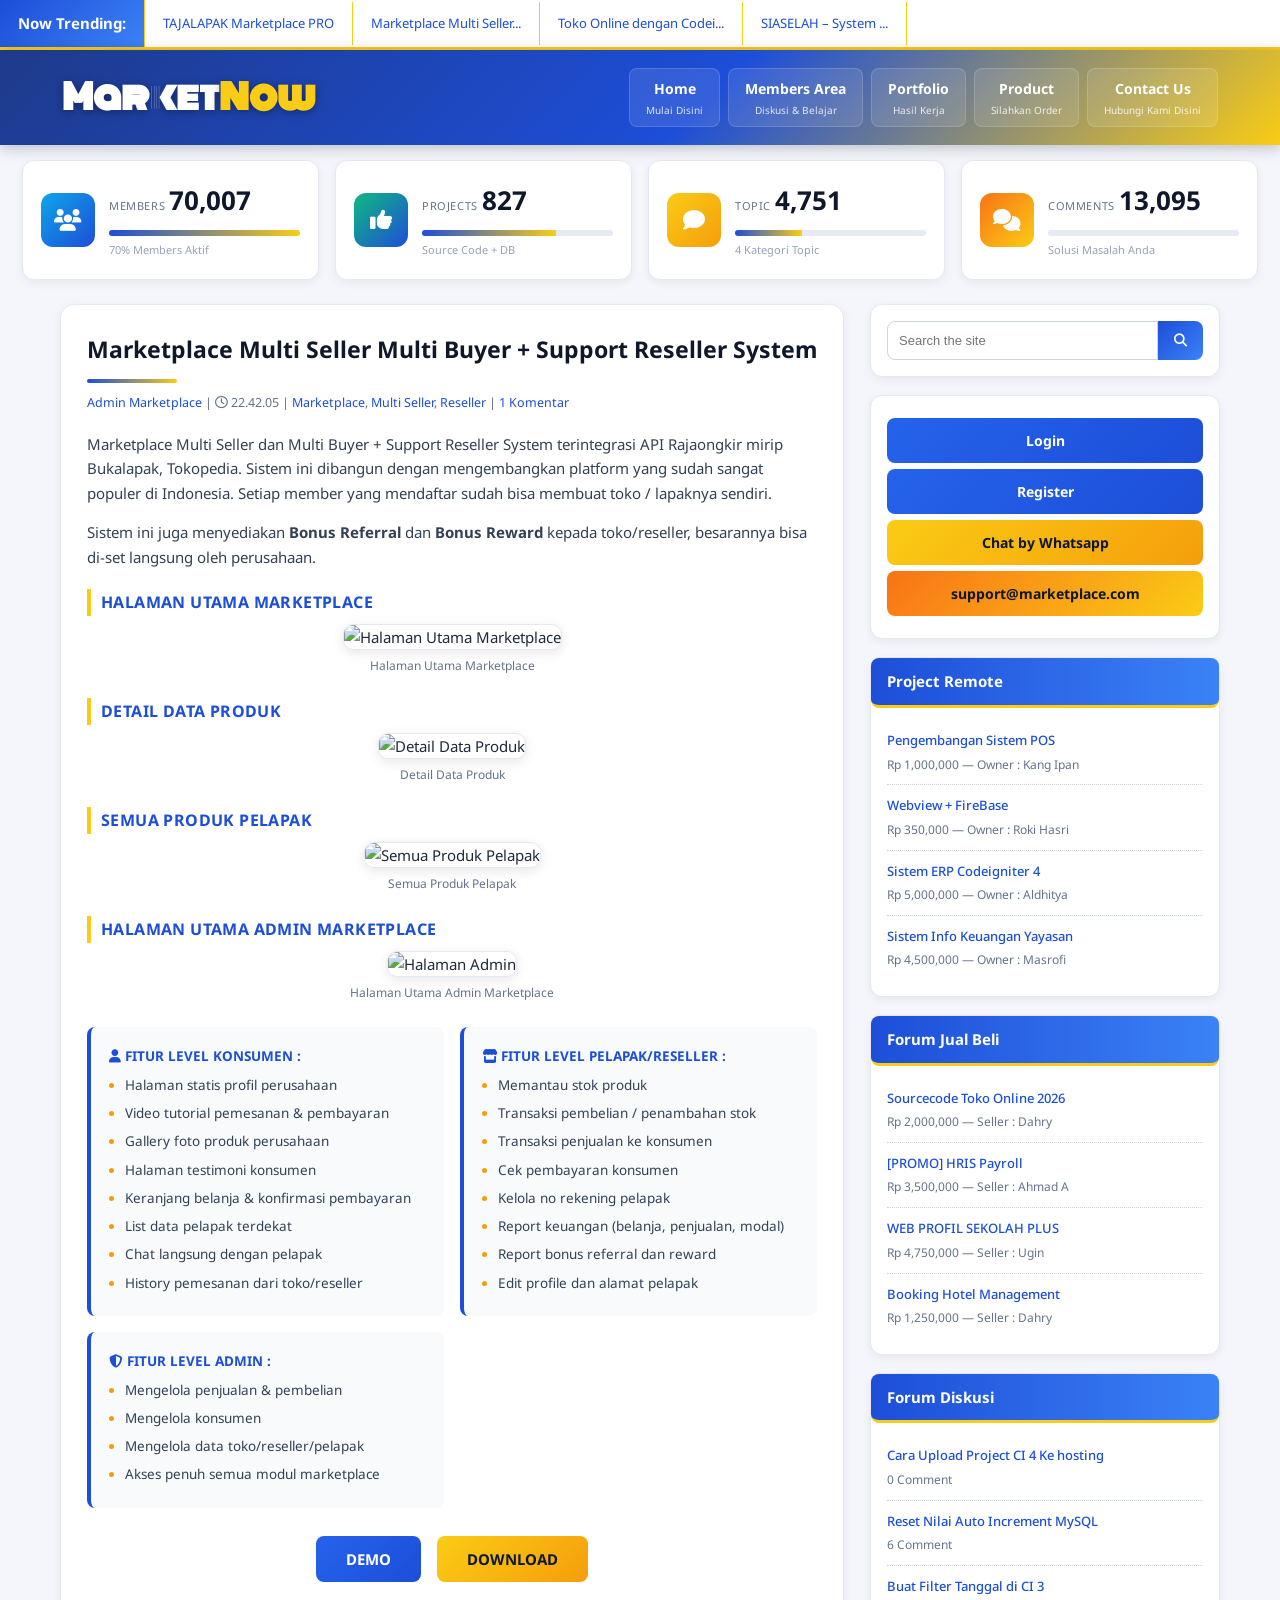
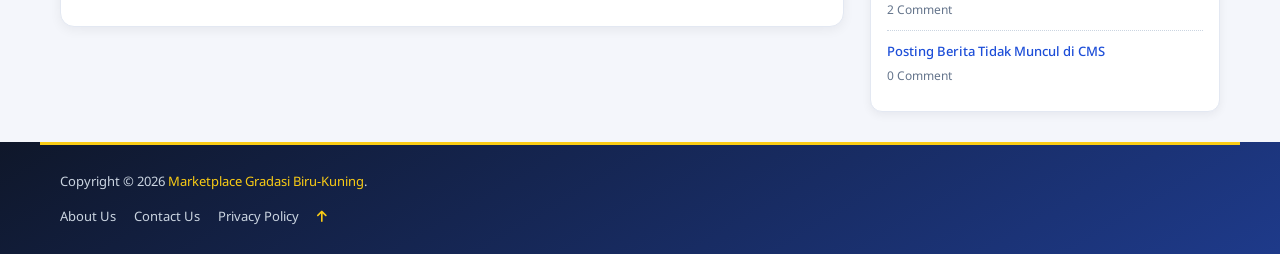
==== commit ba052099: "Redesign matching PHPUM reference layout with blue-yellow gradient" ====
--- a/index.html
+++ b/index.html
@@ -3,136 +3,207 @@
 <head>
     <meta charset="UTF-8">
     <meta name="viewport" content="width=device-width, initial-scale=1">
-    <title>Marketplace Kami - Multi Seller Multi Buyer</title>
-    <link href="https://fonts.googleapis.com/css2?family=Droid+Sans:wght@400;700&family=Monoton&display=swap" rel="stylesheet">
-    <link rel="stylesheet" href="https://cdnjs.cloudflare.com/ajax/libs/font-awesome/4.7.0/css/font-awesome.min.css">
+    <title>Marketplace Multi Seller Multi Buyer + Reseller System</title>
+    <link href="https://fonts.googleapis.com/css2?family=Monoton&family=Droid+Sans:wght@400;700&display=swap" rel="stylesheet">
+    <link rel="stylesheet" href="https://cdnjs.cloudflare.com/ajax/libs/font-awesome/6.5.1/css/all.min.css">
     <link rel="stylesheet" href="css/style.css">
 </head>
-<body>
-
-    <!-- Trending bar -->
-    <div class="trending">
-        <span class="firstlink">Now Trending:</span>
-        <a href="#">TAJALAPAK Marketplace PRO</a><span class="sep">|</span>
-        <a href="#">Toko Online + Rajaongkir</a><span class="sep">|</span>
-        <a href="#">System Informasi Sekolah</a><span class="sep">|</span>
-        <a href="#">SIASELAH</a>
+<body id="blog">
+<div class="main-container">
+
+    <!-- Trending Articles -->
+    <div class="trending-articles">
+        <ul>
+            <li class="firstlink">Now Trending:</li>
+            <li class="trendingPost"><a href="#">TAJALAPAK Marketplace PRO</a></li>
+            <li class="trendingPost"><a href="#">Marketplace Multi Seller...</a></li>
+            <li class="trendingPost"><a href="#">Toko Online dengan Codei...</a></li>
+            <li class="trendingPost last"><a href="#">SIASELAH – System ...</a></li>
+        </ul>
     </div>
 
     <!-- Header -->
-    <header>
-        <div class="branding">
-            <a id="logo" href="#">Market<span class="dot">Now</span></a>
-            <button id="navToggle" class="nav-toggle" aria-label="Menu">
-                <i class="fa fa-bars"></i>
-            </button>
-            <nav class="primary-navigation" id="primaryNav">
-                <ul>
-                    <li><a href="#">Home<span class="sub">Mulai Disini</span></a></li>
-                    <li><a href="#">Dashboard<span class="sub">Diskusi & Belajar</span></a></li>
-                    <li><a href="#">Produk<span class="sub">Silahkan Order</span></a></li>
-                    <li><a href="#">Toko<span class="sub">Buka Lapak</span></a></li>
-                    <li><a href="#">Kontak<span class="sub">Hubungi Kami</span></a></li>
-                </ul>
-            </nav>
+    <header id="masthead" class="site-header">
+        <div class="site-branding">
+            <h2 id="logo"><a href="#">Market<span class="dot">Now</span></a></h2>
+            <a href="#" id="pull" class="toggle-mobile-menu"><i class="fa-solid fa-bars"></i> Menu</a>
+            <div class="primary-navigation">
+                <nav id="navigation" class="mobile-menu-wrapper">
+                    <ul id="menu-navigation" class="menu clearfix">
+                        <li><a href="#">Home<br><span class="sub">Mulai Disini</span></a></li>
+                        <li><a href="#">Members Area<br><span class="sub">Diskusi &amp; Belajar</span></a></li>
+                        <li><a href="#">Portfolio<br><span class="sub">Hasil Kerja</span></a></li>
+                        <li><a href="#">Product<br><span class="sub">Silahkan Order</span></a></li>
+                        <li><a href="#">Contact Us<br><span class="sub">Hubungi Kami Disini</span></a></li>
+                    </ul>
+                </nav>
+            </div>
         </div>
     </header>
 
-    <main class="container">
-
-        <!-- Info boxes / Stats -->
+    <!-- Info Boxes / Stats -->
+    <div class="row" style="margin:15px 0 0 0">
         <section class="info-row" id="stats"></section>
-
-        <div class="rowx">
-            <!-- Content -->
+    </div>
+
+    <div id="page" class="single">
+        <div class="content">
+
+            <!-- Article -->
             <article class="article">
-                <h1 class="title">Marketplace Multi Seller Multi Buyer + Reseller System</h1>
-                <div class="grad-underline"></div>
-                <div class="post-info">
-                    <span><i class="fa fa-user"></i> <a href="#">Admin Marketplace</a></span> |
-                    <span><i class="fa fa-clock-o"></i> <span id="currentTime">--:--</span></span> |
-                    <span><i class="fa fa-tag"></i> <a href="#">Marketplace</a>, <a href="#">Multi Seller</a>, <a href="#">Reseller</a></span>
-                </div>
-
-                <div class="post-content">
-                    <span class="feature-tag"><i class="fa fa-bolt"></i> Gradasi Biru & Kuning</span>
-                    <p>Marketplace Multi Seller dan Multi Buyer + Support Reseller System terintegrasi, mirip Bukalapak dan Tokopedia. Sistem ini dibangun dengan mengembangkan platform populer, sehingga setiap member dapat membuka toko / lapaknya sendiri.</p>
-
-                    <!-- Search + filter demo -->
-                    <input type="text" id="productFilter" class="filter-input" placeholder="Cari produk cepat...">
-
-                    <div class="product-grid" id="productGrid">
-                        <div class="feature-list">
-                            <b>PRODUK E-COMMERCE</b>
-                            <ul>
-                                <li>Keranjang Belanja & Konfirmasi Pembayaran</li>
-                                <li>Cari Lapak / Pelapak Terdekat</li>
-                                <li>Chat Langsung dengan Pelapak</li>
-                                <li>History Pemesanan dari Toko / Reseller</li>
-                            </ul>
+                <div id="post" class="post single_post">
+                    <header>
+                        <h1 class="title single-title">Marketplace Multi Seller Multi Buyer + Support Reseller System</h1>
+                        <div class="grad-underline"></div>
+                        <div class="post-info">
+                            <span class="theauthor"><a href="#">Admin Marketplace</a></span> |
+                            <span class="thetime"><i class="fa-regular fa-clock"></i> <span id="currentTime">--:--</span></span> |
+                            <span class="thecategory"><a href="#">Marketplace</a>, <a href="#">Multi Seller</a>, <a href="#">Reseller</a></span> |
+                            <span class="thecomment"><a href="#">1 Komentar</a></span>
                         </div>
+                    </header>
+
+                    <div class="post-single-content box">
+                        <p>Marketplace Multi Seller dan Multi Buyer + Support Reseller System terintegrasi API Rajaongkir mirip Bukalapak, Tokopedia. Sistem ini dibangun dengan mengembangkan platform yang sudah sangat populer di Indonesia. Setiap member yang mendaftar sudah bisa membuat toko / lapaknya sendiri.</p>
+                        <p>Sistem ini juga menyediakan <b>Bonus Referral</b> dan <b>Bonus Reward</b> kepada toko/reseller, besarannya bisa di-set langsung oleh perusahaan.</p>
+
+                        <h3 class="section-title">Halaman Utama Marketplace</h3>
+                        <figure class="wp-block-image">
+                            <img src="https://phpmu.com/wp-content/uploads/2019/03/marketplace1-821x1024.png" alt="Halaman Utama Marketplace">
+                            <figcaption>Halaman Utama Marketplace</figcaption>
+                        </figure>
+
+                        <h3 class="section-title">Detail Data Produk</h3>
+                        <figure class="wp-block-image">
+                            <img src="https://phpmu.com/wp-content/uploads/2019/03/marketplace2-1024x719.png" alt="Detail Data Produk">
+                            <figcaption>Detail Data Produk</figcaption>
+                        </figure>
+
+                        <h3 class="section-title">Semua Produk Pelapak</h3>
+                        <figure class="wp-block-image">
+                            <img src="https://phpmu.com/wp-content/uploads/2019/03/marketplace4-1024x765.png" alt="Semua Produk Pelapak">
+                            <figcaption>Semua Produk Pelapak</figcaption>
+                        </figure>
+
+                        <h3 class="section-title">Halaman Utama Admin Marketplace</h3>
+                        <figure class="wp-block-image">
+                            <img src="https://phpmu.com/wp-content/uploads/2019/03/marketplace6-1024x532.png" alt="Halaman Admin">
+                            <figcaption>Halaman Utama Admin Marketplace</figcaption>
+                        </figure>
+
+                        <div class="feature-cols">
+                            <div class="feature-list">
+                                <b><i class="fa-solid fa-user"></i> FITUR LEVEL KONSUMEN :</b>
+                                <ul>
+                                    <li>Halaman statis profil perusahaan</li>
+                                    <li>Video tutorial pemesanan & pembayaran</li>
+                                    <li>Gallery foto produk perusahaan</li>
+                                    <li>Halaman testimoni konsumen</li>
+                                    <li>Keranjang belanja & konfirmasi pembayaran</li>
+                                    <li>List data pelapak terdekat</li>
+                                    <li>Chat langsung dengan pelapak</li>
+                                    <li>History pemesanan dari toko/reseller</li>
+                                </ul>
+                            </div>
+
+                            <div class="feature-list">
+                                <b><i class="fa-solid fa-store"></i> FITUR LEVEL PELAPAK/RESELLER :</b>
+                                <ul>
+                                    <li>Memantau stok produk</li>
+                                    <li>Transaksi pembelian / penambahan stok</li>
+                                    <li>Transaksi penjualan ke konsumen</li>
+                                    <li>Cek pembayaran konsumen</li>
+                                    <li>Kelola no rekening pelapak</li>
+                                    <li>Report keuangan (belanja, penjualan, modal)</li>
+                                    <li>Report bonus referral dan reward</li>
+                                    <li>Edit profile dan alamat pelapak</li>
+                                </ul>
+                            </div>
+
+                            <div class="feature-list">
+                                <b><i class="fa-solid fa-shield-halved"></i> FITUR LEVEL ADMIN :</b>
+                                <ul>
+                                    <li>Mengelola penjualan & pembelian</li>
+                                    <li>Mengelola konsumen</li>
+                                    <li>Mengelola data toko/reseller/pelapak</li>
+                                    <li>Akses penuh semua modul marketplace</li>
+                                </ul>
+                            </div>
+                        </div>
+
+                        <p style="text-align:center;margin-top:20px">
+                            <a class="demo" href="#">DEMO</a>
+                            <a class="download" href="#">DOWNLOAD</a>
+                        </p>
                     </div>
-
-                    <div class="gallery">
-                        <figure><img src="https://previews.123rf.com/images/ipopba/ipopba1801/ipopba180100745/91861750.jpg" alt="Halaman Utama"><figcaption>Halaman Utama Marketplace</figcaption></figure>
-                        <figure><img src="https://previews.123rf.com/images/ipopba/ipopba1803/ipopba180300523/97319858.jpg" alt="Detail Produk"><figcaption>Detail Data Produk</figcaption></figure>
-                        <figure><img src="https://previews.123rf.com/images/ipopba/ipopba1803/ipopba180300528/97324882.jpg" alt="Semua Produk"><figcaption>Semua Produk Pelapak</figcaption></figure>
-                        <figure><img src="https://previews.123rf.com/images/ipopba/ipopba1803/ipopba180300520/97303171.jpg" alt="Halaman Pelapak"><figcaption>Halaman Utama Pelapak</figcaption></figure>
-                    </div>
-
-                    <p class="action-btns">
-                        <a class="demo" href="#">DEMO</a>
-                        <a class="download" href="#">DOWNLOAD</a>
-                    </p>
                 </div>
             </article>
 
             <!-- Sidebar -->
-            <aside class="sidebar">
-                <div class="widget">
-                    <form class="search-form" onsubmit="return false">
-                        <input type="text" placeholder="Cari produk / lapak...">
-                        <button class="sbutton"><i class="fa fa-search"></i></button>
-                    </form>
-                </div>
-                <div class="widget">
-                    <div class="widget-title">Akses Marketplace</div>
-                    <a class="btn-block btn-primary-b" href="#">Login</a>
-                    <a class="btn-block btn-success-b" href="#">Register</a>
-                    <a class="btn-block btn-primary-b" href="#">Chat via WhatsApp</a>
-                    <a class="btn-block btn-danger-b" href="#">support@marketplace.com</a>
-                </div>
-                <div class="widget">
-                    <div class="widget-title">Produk Terlaris</div>
-                    <ul id="bestSellerList">
-                        <!-- diisi oleh JS -->
-                    </ul>
-                </div>
-                <div class="widget">
-                    <div class="widget-title">Forum Diskusi</div>
-                    <ul id="forumList">
-                        <!-- diisi oleh JS -->
-                    </ul>
+            <aside class="sidebar c-4-12">
+                <div id="sidebars" class="sidebar">
+                    <div class="sidebar_list">
+
+                        <aside class="widget widget_search">
+                            <form class="search-form" onsubmit="return false">
+                                <fieldset>
+                                    <input type="text" placeholder="Search the site">
+                                    <button class="sbutton" type="submit"><i class="fa-solid fa-magnifying-glass"></i></button>
+                                </fieldset>
+                            </form>
+                        </aside>
+
+                        <aside class="widget">
+                            <p>
+                                <a class="btn btn-primary btn-block" href="#">Login</a>
+                                <a class="btn btn-primary btn-block" href="#">Register</a>
+                                <a class="btn btn-success btn-block" href="#">Chat by Whatsapp</a>
+                                <a class="btn btn-danger btn-block" href="#">support@marketplace.com</a>
+                            </p>
+                        </aside>
+
+                        <aside class="widget widget_rss">
+                            <h3 class="widget-title">Project Remote</h3>
+                            <ul id="projectList"></ul>
+                        </aside>
+
+                        <aside class="widget widget_rss">
+                            <h3 class="widget-title">Forum Jual Beli</h3>
+                            <ul id="bestSellerList"></ul>
+                        </aside>
+
+                        <aside class="widget widget_rss">
+                            <h3 class="widget-title">Forum Diskusi</h3>
+                            <ul id="forumList"></ul>
+                        </aside>
+
+                    </div>
                 </div>
             </aside>
+
         </div>
-    </main>
+    </div>
 
     <!-- Footer -->
     <footer>
         <div class="footer-inner">
-            <div class="copyright">
-                <div class="copyright-text">Copyright &copy; <span id="currentYear"></span> Marketplace Gradasi Biru-Kuning. All rights reserved.</div>
-                <div class="footer-nav">
-                    <a href="#">About Us</a>
-                    <a href="#">Contact Us</a>
-                    <a href="#">Privacy Policy</a>
-                    <a href="#" class="to-top"><i class="fa fa-arrow-up"></i></a>
+            <div class="copyrights">
+                <div class="row" id="copyright-note">
+                    <div class="copyright-left-text">Copyright &copy; <span id="currentYear"></span> <a href="#">Marketplace Gradasi Biru-Kuning</a>.</div>
+                    <div class="footer-navigation">
+                        <ul class="menu">
+                            <li><a href="#">About Us</a></li>
+                            <li><a href="#">Contact Us</a></li>
+                            <li><a href="#">Privacy Policy</a></li>
+                            <li class="top"><a href="#top"><i class="fa-solid fa-arrow-up"></i></a></li>
+                        </ul>
+                    </div>
                 </div>
             </div>
         </div>
     </footer>
 
-    <script src="js/script.js"></script>
+</div>
+<script src="js/script.js"></script>
 </body>
 </html>
--- a/css/style.css
+++ b/css/style.css
@@ -1,108 +1,121 @@
 :root{
     --biru:#1d4ed8;
     --biru2:#2563eb;
+    --biru3:#3b82f6;
     --kuning:#facc15;
-    --kuning2:#fde047;
+    --kuning2:#f59e0b;
     --hitam:#0f172a;
+    --grafit:#334155;
 }
 
 *{box-sizing:border-box;margin:0;padding:0}
-body{font-family:'Droid Sans',Arial,sans-serif;background:#f8fafc;color:#1e293b;line-height:1.6}
+html{scroll-behavior:smooth}
+body{font-family:'Droid Sans',Arial,sans-serif;background:#f4f6fb;color:#1e293b;line-height:1.65;font-size:15px}
+a{text-decoration:none}
+ul{list-style:none}
 
-/* Helpers */
-.container{max-width:1200px;margin:0 auto;padding:20px}
-.grad-underline{height:4px;width:90px;background:linear-gradient(90deg,#1d4ed8,#facc15);border-radius:4px;margin-bottom:14px}
-.feature-tag{display:inline-block;padding:3px 10px;border-radius:6px;font-size:11px;font-weight:700;color:#0f172a;background:linear-gradient(135deg,#facc15,#fde047)}
+/* ============ Trending ============ */
+.trending-articles{border-bottom:3px solid var(--kuning);background:#fff}
+.trending-articles ul{display:flex;align-items:center;gap:0;overflow-x:auto}
+.trending-articles li{border-right:1px solid var(--kuning);white-space:nowrap}
+.trending-articles .firstlink{background:linear-gradient(135deg,var(--biru),var(--biru3));color:#fff;padding:11px 18px;font-weight:700}
+.trending-articles li a{padding:11px 18px;display:block;color:var(--biru);font-size:13px}
+.trending-articles li a:hover{color:var(--kuning2)}
 
-/* Trending bar */
-.trending{display:flex;align-items:center;gap:14px;padding:9px 20px;overflow:hidden;background:#f1f5f9;border-bottom:3px solid #facc15;white-space:nowrap;font-size:13px}
-.trending .firstlink{background:linear-gradient(135deg,#1d4ed8,#2563eb);color:#fff;padding:9px 16px;font-weight:700}
-.trending a{color:#1d4ed8;text-decoration:none}
-.trending a:hover{color:#f59e0b}
-.trending .sep{color:#facc15;margin:0 14px}
+/* ============ Header ============ */
+.site-header{background:linear-gradient(135deg,#1e3a8a,var(--biru) 55%,var(--kuning));box-shadow:0 3px 14px rgba(15,23,42,.25);position:relative;z-index:5}
+.site-branding{max-width:1200px;margin:0 auto;padding:18px 22px;display:flex;align-items:center;justify-content:space-between;flex-wrap:wrap;gap:14px}
+#logo{font-family:'Monoton',cursive;font-size:34px;color:#fff;text-shadow:0 2px 8px rgba(0,0,0,.35)}
+#logo a{color:#fff}
+#logo .dot{color:var(--kuning)}
+.toggle-mobile-menu{display:none;color:#fff;font-size:14px;font-weight:700}
+.primary-navigation ul{display:flex;gap:8px}
+.primary-navigation ul li a{display:block;background:rgba(255,255,255,.1);color:#fff;padding:8px 16px;border-radius:8px;font-weight:700;text-align:center;font-size:14px;transition:.2s;border:1px solid rgba(255,255,255,.15)}
+.primary-navigation ul li a:hover{background:linear-gradient(135deg,var(--kuning),var(--kuning2));color:var(--hitam)}
+.primary-navigation ul li a .sub{display:block;font-size:10px;font-weight:400;opacity:.85;margin-top:2px}
 
-/* Header */
-header{background:linear-gradient(135deg,#1e3a8a,#2563eb 60%,#facc15);padding:20px;box-shadow:0 2px 12px rgba(15,23,42,.2)}
-.branding{max-width:1200px;margin:0 auto;display:flex;align-items:center;justify-content:space-between;flex-wrap:wrap;gap:16px;position:relative}
-#logo{font-family:'Monoton',cursive;font-size:30px;color:#fff;text-shadow:0 2px 6px rgba(0,0,0,.3);text-decoration:none}
-#logo .dot{color:#facc15}
-.primary-navigation ul{list-style:none;display:flex;gap:8px;flex-wrap:wrap}
-.primary-navigation ul li a{display:block;color:#fff;padding:8px 14px;border-radius:8px;text-decoration:none;font-weight:600;text-align:center;background:rgba(255,255,255,.08);transition:.2s}
-.primary-navigation ul li a:hover{background:linear-gradient(135deg,#facc15,#f59e0b);color:#0f172a}
-.primary-navigation ul li a .sub{display:block;font-size:10px;font-weight:400;opacity:.85}
-.nav-toggle{display:none;background:none;border:none;color:#fff;font-size:24px}
+/* ============ Info Boxes ============ */
+.info-row{display:grid;grid-template-columns:repeat(4,1fr);gap:16px;padding:0 22px}
+.info-box{background:#fff;border-radius:12px;display:flex;align-items:center;gap:14px;padding:18px;box-shadow:0 3px 10px rgba(15,23,42,.06);border:1px solid #e3e8f2;cursor:pointer;transition:.25s;color:inherit}
+.info-box:hover{transform:translateY(-4px);box-shadow:0 10px 22px rgba(37,99,235,.16)}
+.info-box-icon{width:54px;height:54px;border-radius:12px;display:flex;align-items:center;justify-content:center;color:#fff;font-size:22px;flex-shrink:0}
+.bg-aqua{background:linear-gradient(135deg,#0ea5e9,var(--biru))}
+.bg-green{background:linear-gradient(135deg,#10b981,var(--biru))}
+.bg-yellow{background:linear-gradient(135deg,var(--kuning),var(--kuning2))}
+.bg-red{background:linear-gradient(135deg,#f97316,var(--kuning))}
+.info-box-content{flex:1;min-width:0}
+.info-box-text{color:#64748b;font-size:11px;text-transform:uppercase;letter-spacing:.6px}
+.info-box-number{font-size:26px;font-weight:700;color:var(--hitam)}
+.progress{height:6px;background:#e5eaf3;border-radius:4px;overflow:hidden;margin-top:8px}
+.progress-bar{height:100%;background:linear-gradient(90deg,var(--biru),var(--kuning))}
+.progress-description{font-size:11px;color:#94a3b8}
 
-/* Stats */
-.info-row{display:grid;grid-template-columns:repeat(auto-fit,minmax(200px,1fr));gap:16px;margin:20px 0}
-.info-box{background:#fff;border-radius:12px;display:flex;align-items:center;padding:16px;gap:14px;box-shadow:0 2px 8px rgba(15,23,42,.08);border:1px solid #e2e8f0;cursor:pointer;text-decoration:none;color:#1e293b}
-.info-box:hover{box-shadow:0 6px 18px rgba(37,99,235,.18)}
-.info-box-icon{width:52px;height:52px;border-radius:12px;display:flex;align-items:center;justify-content:center;color:#fff;font-size:22px;flex-shrink:0}
-.bg-aqua{background:linear-gradient(135deg,#0ea5e9,#2563eb)}
-.bg-green{background:linear-gradient(135deg,#22c55e,#2563eb)}
-.bg-yellow{background:linear-gradient(135deg,#facc15,#f59e0b)}
-.bg-red{background:linear-gradient(135deg,#f97316,#facc15)}
-.info-box-content{flex:1;min-width:0}
-.info-box-text{color:#64748b;font-size:12px;text-transform:uppercase;letter-spacing:.5px}
-.info-box-number{font-size:24px;font-weight:700;color:#0f172a}
-.progress{height:6px;background:#e2e8f0;border-radius:4px;overflow:hidden;margin-top:8px}
-.progress-bar{height:100%;background:linear-gradient(90deg,#2563eb,#facc15)}
+/* ============ Layout ============ */
+#page.single .content{max-width:1200px;margin:24px auto;padding:0 20px;display:grid;grid-template-columns:1fr 350px;gap:26px}
+.article{min-width:0}
 
-/* Layout */
-.rowx{display:grid;grid-template-columns:1fr 340px;gap:24px}
+/* ============ Article ============ */
+.post{background:#fff;border:1px solid #e3e8f2;border-radius:14px;padding:26px;box-shadow:0 3px 12px rgba(15,23,42,.06)}
+.title.single-title{font-size:23px;color:var(--hitam);margin-bottom:4px}
+.grad-underline{height:4px;width:90px;background:linear-gradient(90deg,var(--biru),var(--kuning));border-radius:4px;margin:10px 0}
+.post-info{font-size:12.5px;color:#64748b;margin-bottom:18px}
+.post-info a{color:var(--biru)}
+.post-info a:hover{color:var(--kuning2)}
+.post-single-content p{color:#334155;margin-bottom:14px}
+.section-title{font-size:16px;color:var(--biru);margin:20px 0 8px;text-transform:uppercase;letter-spacing:.4px;border-left:4px solid var(--kuning);padding-left:10px}
+.wp-block-image{margin:8px 0 22px;text-align:center}
+.wp-block-image img{max-width:100%;height:auto;border-radius:10px;border:1px solid #e3e8f2;box-shadow:0 3px 12px rgba(15,23,42,.1)}
+.wp-block-image figcaption{font-size:12px;color:#64748b;margin-top:6px}
 
-/* Article */
-.article{background:#fff;border:1px solid #e2e8f0;border-radius:14px;padding:24px;box-shadow:0 2px 10px rgba(15,23,42,.05)}
-.title{font-size:22px;color:#0f172a;margin-bottom:8px}
-.post-info{font-size:12px;color:#64748b;margin-bottom:18px}
-.post-info a{color:#2563eb;text-decoration:none}
-.post-content p{color:#334155;margin:10px 0}
-.filter-input{width:100%;border:1px solid #cbd5e1;border-radius:8px;padding:10px;margin:12px 0}
-.feature-list{background:#f8fafc;border-left:4px solid #2563eb;padding:14px 18px;border-radius:8px;margin-bottom:12px}
-.feature-list li{margin-bottom:6px;color:#334155;list-style-position:inside}
-.feature-list li::marker{color:#f59e0b}
-.gallery{display:grid;grid-template-columns:repeat(auto-fill,minmax(180px,1fr));gap:14px;margin:18px 0}
-.gallery figure{margin:0}
-.gallery img{width:100%;border-radius:10px;border:1px solid #e2e8f0;box-shadow:0 2px 6px rgba(15,23,42,.08)}
-.gallery figcaption{font-size:12px;color:#64748b;margin-top:6px;text-align:center}
-.action-btns{text-align:center;margin-top:18px}
-.demo,.download{display:inline-block;background:linear-gradient(135deg,#1d4ed8,#2563eb);color:#fff;padding:10px 24px;border-radius:8px;text-decoration:none;font-weight:700;margin:4px}
-.demo:hover{color:#fde047}
-.download{background:linear-gradient(135deg,#facc15,#f59e0b);color:#0f172a}
-.download:hover{background:linear-gradient(135deg,#eab308,#d97706)}
+.feature-cols{display:grid;grid-template-columns:repeat(auto-fit,minmax(250px,1fr));gap:16px;margin:24px 0}
+.feature-list{background:#f8fafc;border-left:4px solid var(--biru);padding:16px 18px;border-radius:8px}
+.feature-list b{color:var(--biru);font-size:13.5px}
+.feature-list li{margin:6px 0 6px 16px;list-style:disc;color:#334155;font-size:13.5px}
+.feature-list li::marker{color:var(--kuning2)}
 
-/* Sidebar */
-.sidebar{display:flex;flex-direction:column;gap:16px}
-.widget{background:#fff;border:1px solid #e2e8f0;border-radius:12px;padding:16px;box-shadow:0 2px 8px rgba(15,23,42,.05)}
-.widget-title{font-size:16px;background:linear-gradient(90deg,#1d4ed8,#2563eb);color:#fff;padding:10px 14px;border-radius:8px;margin:-16px -16px 12px;border-bottom:3px solid #facc15}
-.search-form{display:flex}
-.search-form input{flex:1;border:1px solid #cbd5e1;border-radius:8px 0 0 8px;padding:10px}
-.sbutton{border-radius:0 8px 8px 0;border:none;background:linear-gradient(135deg,#1d4ed8,#2563eb);color:#fff;padding:0 14px}
-.btn-block{display:block;width:100%;margin:6px 0;border-radius:8px;padding:10px;text-align:center;color:#fff;text-decoration:none;font-weight:600;font-size:14px}
-.btn-primary-b{background:linear-gradient(135deg,#1d4ed8,#2563eb)}
-.btn-success-b{background:linear-gradient(135deg,#facc15,#f59e0b);color:#0f172a}
-.btn-danger-b{background:linear-gradient(135deg,#f97316,#facc15);color:#0f172a}
-.btn-block:hover{opacity:.9}
-.widget ul{list-style:none}
-.widget ul li{padding:9px 0;border-bottom:1px dotted #cbd5e1;font-size:13px}
+.demo,.download{display:inline-block;background:linear-gradient(135deg,var(--biru2),var(--biru));color:#fff;padding:11px 30px;border-radius:8px;font-weight:700;margin:4px 6px;transition:.2s}
+.demo:hover{box-shadow:0 6px 16px rgba(37,99,235,.35);transform:translateY(-2px)}
+.download{background:linear-gradient(135deg,var(--kuning),var(--kuning2));color:var(--hitam)}
+.download:hover{box-shadow:0 6px 16px rgba(245,158,11,.4);transform:translateY(-2px)}
+
+/* ============ Sidebar ============ */
+.sidebar_list{display:flex;flex-direction:column;gap:18px}
+.widget{background:#fff;border:1px solid #e3e8f2;border-radius:12px;padding:16px;box-shadow:0 3px 10px rgba(15,23,42,.06)}
+.widget-title{font-size:15px;background:linear-gradient(90deg,var(--biru),var(--biru3));color:#fff;padding:11px 16px;border-radius:8px;margin:-16px -16px 12px;border-bottom:3px solid var(--kuning);font-weight:700}
+.search-form fieldset{border:none;display:flex}
+.search-form input{flex:1;border:1px solid #cbd5e1;border-radius:8px 0 0 8px;padding:11px;font-size:13px}
+.sbutton{border-radius:0 8px 8px 0;border:none;background:linear-gradient(135deg,var(--biru),var(--biru3));color:#fff;padding:0 16px;cursor:pointer}
+.btn{display:block;width:100%;margin:6px 0;border-radius:8px;padding:11px;text-align:center;color:#fff;font-weight:700;font-size:14px;transition:.2s}
+.btn:hover{opacity:.9;transform:translateY(-1px)}
+.btn-primary{background:linear-gradient(135deg,var(--biru2),var(--biru))}
+.btn-success{background:linear-gradient(135deg,var(--kuning),var(--kuning2));color:var(--hitam)}
+.btn-danger{background:linear-gradient(135deg,#f97316,var(--kuning));color:var(--hitam)}
+.widget ul li{padding:10px 0;border-bottom:1px dotted #cbd5e1;font-size:13px}
 .widget ul li:last-child{border-bottom:none}
-.widget ul a{color:#1d4ed8;text-decoration:none;font-weight:500}
-.widget ul a:hover{color:#f59e0b}
-.rssSummary{color:#2563eb;font-size:12px;margin-top:3px}
+.widget ul a{color:var(--biru);font-weight:500}
+.widget ul a:hover{color:var(--kuning2)}
+.rssSummary{color:var(--biru2);font-size:12px;margin-top:3px;color:#64748b}
 
-/* Footer */
-footer{background:linear-gradient(150deg,#0f172a,#1e3a8a);color:#cbd5e1;margin-top:30px;padding:30px 20px 10px}
+/* ============ Footer ============ */
+footer{background:linear-gradient(150deg,var(--hitam),#1e3a8a);color:#cbd5e1;margin-top:30px}
 .footer-inner{max-width:1200px;margin:0 auto}
-.copyright{margin-top:20px;padding-top:16px;border-top:2px solid #facc15;display:flex;justify-content:space-between;flex-wrap:wrap;gap:10px;font-size:12px}
-.copyright a{color:#facc15;text-decoration:none}
-.footer-nav a{color:#cbd5e1;text-decoration:none;margin-left:16px}
-.footer-nav a:hover{color:#facc15}
-.to-top{cursor:pointer}
+.copyrights{padding:26px 20px;border-top:3px solid var(--kuning)}
+.copyright-left-text{font-size:13px;color:#cbd5e1}
+.copyright-left-text a{color:var(--kuning)}
+.copyrights .menu{display:flex;gap:18px;flex-wrap:wrap;margin-top:10px}
+.copyrights .menu a{color:#cbd5e1;font-size:13px}
+.copyrights .menu a:hover{color:var(--kuning)}
+.copyrights .top a{color:var(--kuning)}
 
-/* Responsive */
-@media(max-width:900px){
-    .rowx{grid-template-columns:1fr}
-    .nav-toggle{display:block}
-    .primary-navigation{display:none;width:100%;flex-direction:column}
+/* ============ Responsive ============ */
+@media(max-width:960px){
+    .info-row{grid-template-columns:repeat(2,1fr)}
+    .single .content{grid-template-columns:1fr}
+    .toggle-mobile-menu{display:inline-flex;align-items:center;gap:6px}
+    .primary-navigation{width:100%;display:none}
     .primary-navigation.open{display:block}
     .primary-navigation ul{flex-direction:column;gap:6px}
+}
+@media(max-width:520px){
+    .info-row{grid-template-columns:1fr}
 }
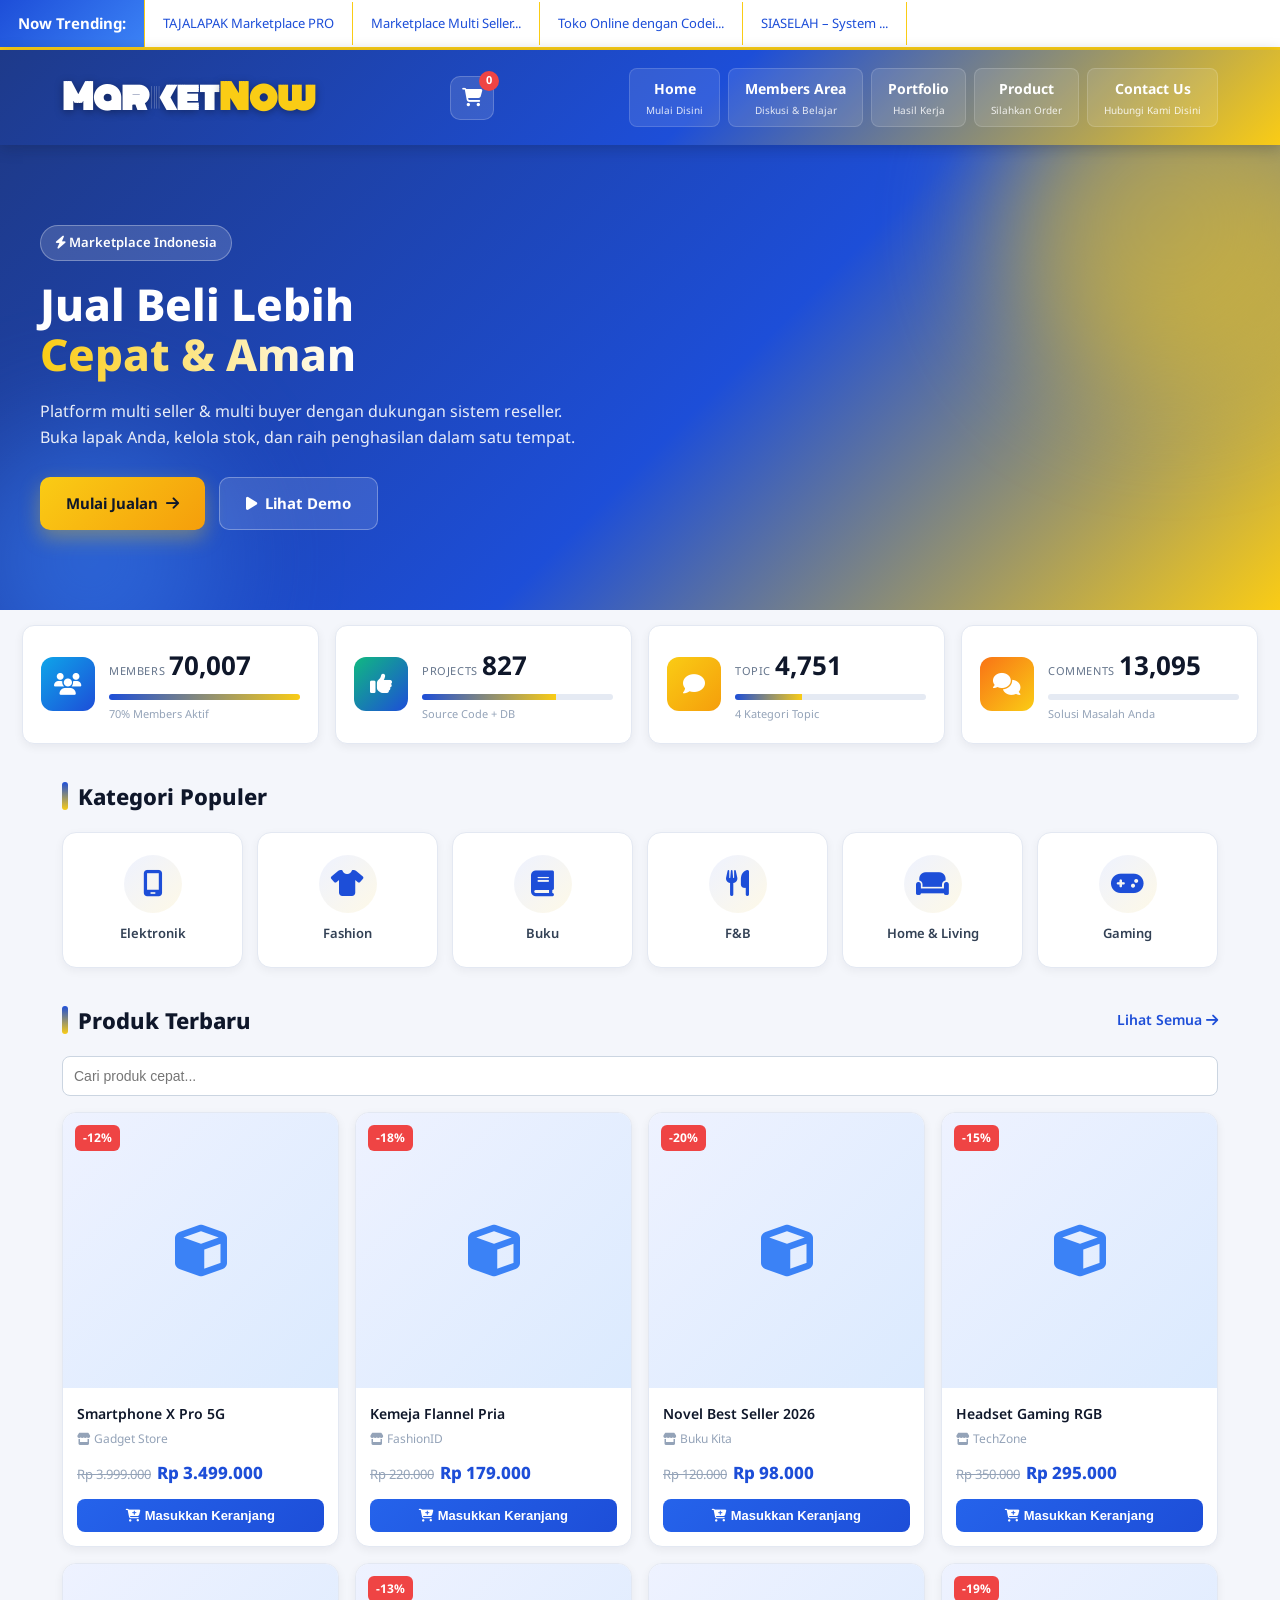
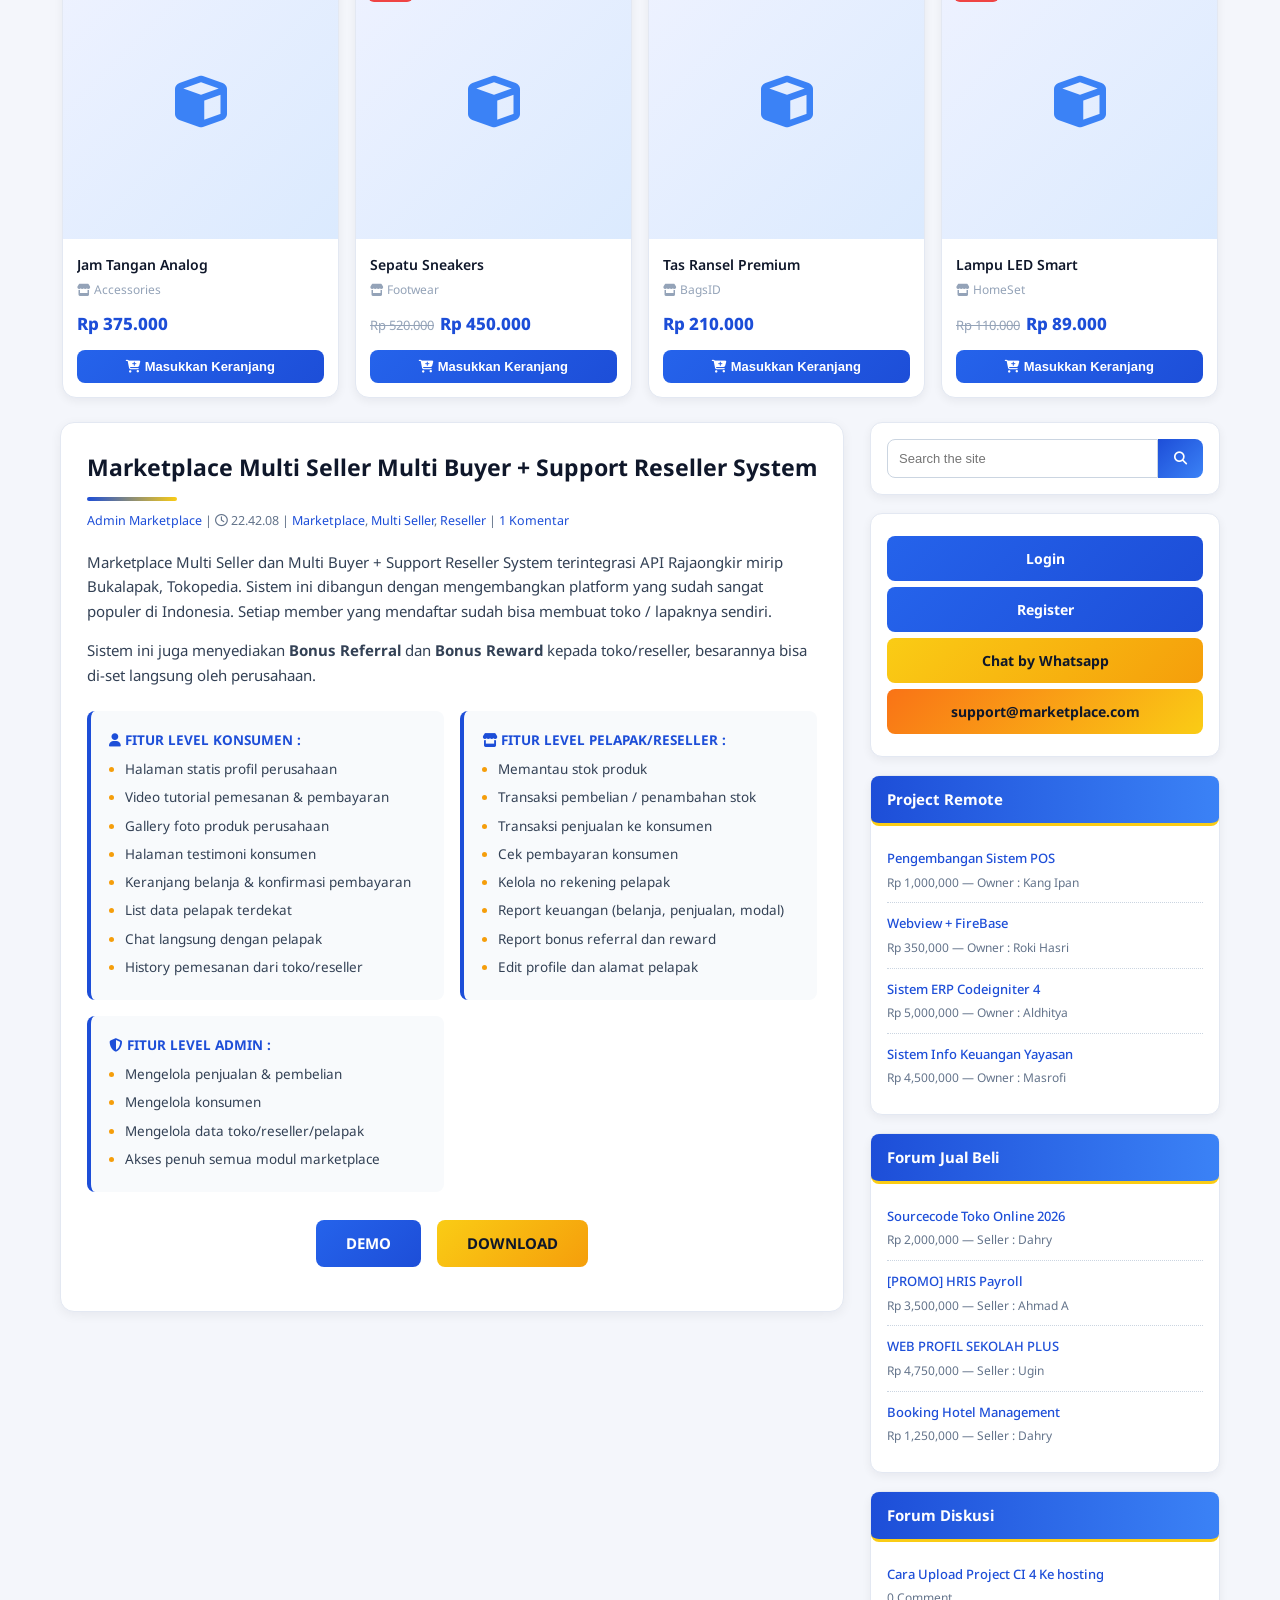
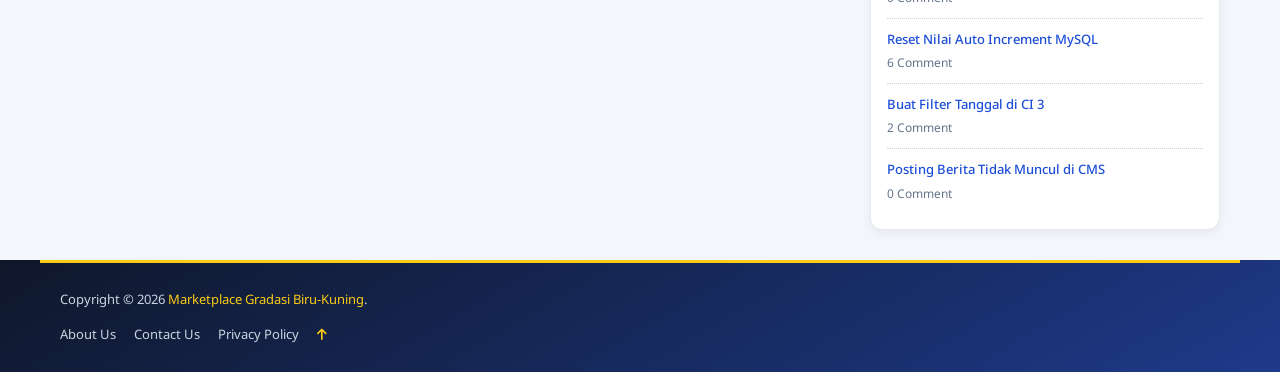
==== commit f913262f: "Remove screenshot preview images and add hero and product sections" ====
--- a/index.html
+++ b/index.html
@@ -26,6 +26,9 @@
     <header id="masthead" class="site-header">
         <div class="site-branding">
             <h2 id="logo"><a href="#">Market<span class="dot">Now</span></a></h2>
+            <div class="header-cart">
+                <a href="#" class="cart-btn"><i class="fa-solid fa-cart-shopping"></i><span class="cart-count" id="cartCount">0</span></a>
+            </div>
             <a href="#" id="pull" class="toggle-mobile-menu"><i class="fa-solid fa-bars"></i> Menu</a>
             <div class="primary-navigation">
                 <nav id="navigation" class="mobile-menu-wrapper">
@@ -41,10 +44,43 @@
         </div>
     </header>
 
+    <!-- Hero Banner -->
+    <section class="hero">
+        <div class="hero-blob hero-blob-1"></div>
+        <div class="hero-blob hero-blob-2"></div>
+        <div class="hero-inner">
+            <span class="hero-badge"><i class="fa-solid fa-bolt"></i> Marketplace Indonesia</span>
+            <h1 class="hero-title">Jual Beli Lebih<br><span class="grad-text">Cepat &amp; Aman</span></h1>
+            <p class="hero-sub">Platform multi seller &amp; multi buyer dengan dukungan sistem reseller. Buka lapak Anda, kelola stok, dan raih penghasilan dalam satu tempat.</p>
+            <div class="hero-actions">
+                <a href="#" class="hero-btn hero-btn-primary">Mulai Jualan <i class="fa-solid fa-arrow-right"></i></a>
+                <a href="#" class="hero-btn hero-btn-ghost"><i class="fa-solid fa-play"></i> Lihat Demo</a>
+            </div>
+        </div>
+    </section>
+
     <!-- Info Boxes / Stats -->
     <div class="row" style="margin:15px 0 0 0">
         <section class="info-row" id="stats"></section>
     </div>
+
+    <!-- Kategori Produk -->
+    <section class="section-block">
+        <div class="section-head">
+            <h2 class="section-title2">Kategori Populer</h2>
+        </div>
+        <div class="category-grid" id="categoryGrid"></div>
+    </section>
+
+    <!-- Grid Produk -->
+    <section class="section-block">
+        <div class="section-head">
+            <h2 class="section-title2">Produk Terbaru</h2>
+            <a href="#" class="see-all">Lihat Semua <i class="fa-solid fa-arrow-right"></i></a>
+        </div>
+        <input type="text" id="productFilter" class="filter-input" placeholder="Cari produk cepat...">
+        <div class="product-grid" id="productGrid"></div>
+    </section>
 
     <div id="page" class="single">
         <div class="content">
@@ -67,29 +103,7 @@
                         <p>Marketplace Multi Seller dan Multi Buyer + Support Reseller System terintegrasi API Rajaongkir mirip Bukalapak, Tokopedia. Sistem ini dibangun dengan mengembangkan platform yang sudah sangat populer di Indonesia. Setiap member yang mendaftar sudah bisa membuat toko / lapaknya sendiri.</p>
                         <p>Sistem ini juga menyediakan <b>Bonus Referral</b> dan <b>Bonus Reward</b> kepada toko/reseller, besarannya bisa di-set langsung oleh perusahaan.</p>
 
-                        <h3 class="section-title">Halaman Utama Marketplace</h3>
-                        <figure class="wp-block-image">
-                            <img src="https://phpmu.com/wp-content/uploads/2019/03/marketplace1-821x1024.png" alt="Halaman Utama Marketplace">
-                            <figcaption>Halaman Utama Marketplace</figcaption>
-                        </figure>
-
-                        <h3 class="section-title">Detail Data Produk</h3>
-                        <figure class="wp-block-image">
-                            <img src="https://phpmu.com/wp-content/uploads/2019/03/marketplace2-1024x719.png" alt="Detail Data Produk">
-                            <figcaption>Detail Data Produk</figcaption>
-                        </figure>
-
-                        <h3 class="section-title">Semua Produk Pelapak</h3>
-                        <figure class="wp-block-image">
-                            <img src="https://phpmu.com/wp-content/uploads/2019/03/marketplace4-1024x765.png" alt="Semua Produk Pelapak">
-                            <figcaption>Semua Produk Pelapak</figcaption>
-                        </figure>
-
-                        <h3 class="section-title">Halaman Utama Admin Marketplace</h3>
-                        <figure class="wp-block-image">
-                            <img src="https://phpmu.com/wp-content/uploads/2019/03/marketplace6-1024x532.png" alt="Halaman Admin">
-                            <figcaption>Halaman Utama Admin Marketplace</figcaption>
-                        </figure>
+
 
                         <div class="feature-cols">
                             <div class="feature-list">
--- a/css/style.css
+++ b/css/style.css
@@ -33,6 +33,60 @@
 .primary-navigation ul li a{display:block;background:rgba(255,255,255,.1);color:#fff;padding:8px 16px;border-radius:8px;font-weight:700;text-align:center;font-size:14px;transition:.2s;border:1px solid rgba(255,255,255,.15)}
 .primary-navigation ul li a:hover{background:linear-gradient(135deg,var(--kuning),var(--kuning2));color:var(--hitam)}
 .primary-navigation ul li a .sub{display:block;font-size:10px;font-weight:400;opacity:.85;margin-top:2px}
+
+/* Header cart */
+.header-cart{display:flex;align-items:center;gap:12px}
+.cart-btn{position:relative;background:rgba(255,255,255,.12);border:1px solid rgba(255,255,255,.2);color:#fff;font-size:18px;width:44px;height:44px;border-radius:10px;display:flex;align-items:center;justify-content:center}
+.cart-btn:hover{background:linear-gradient(135deg,var(--kuning),var(--kuning2));color:var(--hitam)}
+.cart-count{position:absolute;top:-6px;right:-6px;background:#ef4444;color:#fff;font-size:11px;font-weight:700;min-width:20px;height:20px;border-radius:10px;display:flex;align-items:center;justify-content:center;padding:0 5px}
+
+/* ============ Hero ============ */
+.hero{position:relative;overflow:hidden;background:linear-gradient(135deg,#1e3a8a,var(--biru) 55%,var(--kuning));color:#fff;padding:80px 22px}
+.hero-inner{max-width:1200px;margin:0 auto;position:relative;z-index:2}
+.hero-blob{position:absolute;border-radius:50%;filter:blur(60px);opacity:.5}
+.hero-blob-1{width:340px;height:340px;background:var(--kuning);top:-90px;right:-60px}
+.hero-blob-2{width:260px;height:260px;background:#3b82f6;bottom:-80px;left:-40px}
+.hero-badge{display:inline-block;background:rgba(255,255,255,.15);border:1px solid rgba(255,255,255,.3);color:#fff;padding:6px 14px;border-radius:20px;font-size:13px;font-weight:600}
+.hero-title{font-size:44px;font-weight:800;line-height:1.15;margin:18px 0;color:#fff}
+.hero-title .grad-text{background:linear-gradient(90deg,var(--kuning),#fff);-webkit-background-clip:text;background-clip:text;-webkit-text-fill-color:transparent}
+.hero-sub{font-size:16px;max-width:560px;color:rgba(255,255,255,.9);margin-bottom:26px}
+.hero-actions{display:flex;gap:14px;flex-wrap:wrap}
+.hero-btn{padding:13px 26px;border-radius:10px;font-weight:700;font-size:15px;display:inline-flex;align-items:center;gap:8px;transition:.2s}
+.hero-btn-primary{background:linear-gradient(135deg,var(--kuning),var(--kuning2));color:var(--hitam);box-shadow:0 8px 20px rgba(250,204,21,.35)}
+.hero-btn-primary:hover{transform:translateY(-2px)}
+.hero-btn-ghost{background:rgba(255,255,255,.12);border:1px solid rgba(255,255,255,.3);color:#fff}
+.hero-btn-ghost:hover{background:rgba(255,255,255,.2)}
+
+/* ============ Section blocks ============ */
+.section-block{max-width:1200px;margin:34px auto 0;padding:0 22px}
+.section-head{display:flex;align-items:center;justify-content:space-between;margin-bottom:18px}
+.section-title2{font-size:22px;color:var(--hitam);position:relative;padding-left:16px;font-weight:800}
+.section-title2::before{content:'';position:absolute;left:0;top:4px;bottom:4px;width:6px;background:linear-gradient(180deg,var(--biru),var(--kuning));border-radius:4px}
+.see-all{color:var(--biru);font-weight:600;font-size:14px}
+.see-all:hover{color:var(--kuning2)}
+
+/* Kategori */
+.category-grid{display:grid;grid-template-columns:repeat(6,1fr);gap:14px}
+.category-item{background:#fff;border:1px solid #e3e8f2;border-radius:14px;padding:22px 14px;text-align:center;cursor:pointer;transition:.25s;box-shadow:0 3px 10px rgba(15,23,42,.05)}
+.category-item:hover{transform:translateY(-4px);box-shadow:0 10px 22px rgba(37,99,235,.15)}
+.category-item i{font-size:26px;color:var(--biru);background:linear-gradient(135deg,#eef2ff,#fef9e7);width:58px;height:58px;line-height:58px;border-radius:50%;display:inline-block;margin-bottom:10px}
+.category-item span{display:block;font-size:13px;font-weight:600;color:var(--grafit)}
+
+/* Produk */
+.filter-input{width:100%;border:1px solid #cbd5e1;border-radius:8px;padding:11px;margin-bottom:16px;font-size:14px}
+.filter-input:focus{outline:none;border-color:var(--biru3);box-shadow:0 0 0 3px rgba(59,130,246,.15)}
+.product-grid{display:grid;grid-template-columns:repeat(4,1fr);gap:16px}
+.product-card{background:#fff;border:1px solid #e3e8f2;border-radius:14px;overflow:hidden;box-shadow:0 3px 10px rgba(15,23,42,.06);transition:.25s;position:relative}
+.product-card:hover{transform:translateY(-5px);box-shadow:0 12px 24px rgba(37,99,235,.16)}
+.product-discount{position:absolute;top:12px;left:12px;background:#ef4444;color:#fff;font-size:12px;font-weight:700;padding:3px 8px;border-radius:6px;z-index:2}
+.product-thumb{background:linear-gradient(135deg,#eef2ff,#dbeafe);aspect-ratio:1/1;display:flex;align-items:center;justify-content:center;font-size:52px;color:var(--biru3)}
+.product-body{padding:14px}
+.product-name{font-size:14px;font-weight:600;color:var(--hitam);margin-bottom:4px;display:-webkit-box;-webkit-line-clamp:2;-webkit-box-orient:vertical;overflow:hidden}
+.product-store{font-size:12px;color:#94a3b8;margin-bottom:10px}
+.product-price{font-size:17px;font-weight:800;color:var(--biru)}
+.product-price .old{font-size:13px;color:#94a3b8;text-decoration:line-through;font-weight:400;margin-right:6px}
+.add-cart{margin-top:12px;width:100%;border:none;background:linear-gradient(135deg,var(--biru2),var(--biru));color:#fff;padding:9px;border-radius:8px;font-weight:700;font-size:13px;cursor:pointer;transition:.2s}
+.add-cart:hover{background:linear-gradient(135deg,var(--kuning),var(--kuning2));color:var(--hitam)}
 
 /* ============ Info Boxes ============ */
 .info-row{display:grid;grid-template-columns:repeat(4,1fr);gap:16px;padding:0 22px}
@@ -108,6 +162,10 @@
 .copyrights .top a{color:var(--kuning)}
 
 /* ============ Responsive ============ */
+@media(max-width:1024px){
+    .category-grid{grid-template-columns:repeat(4,1fr)}
+    .product-grid{grid-template-columns:repeat(3,1fr)}
+}
 @media(max-width:960px){
     .info-row{grid-template-columns:repeat(2,1fr)}
     .single .content{grid-template-columns:1fr}
@@ -115,7 +173,13 @@
     .primary-navigation{width:100%;display:none}
     .primary-navigation.open{display:block}
     .primary-navigation ul{flex-direction:column;gap:6px}
+    .hero-title{font-size:34px}
+}
+@media(max-width:640px){
+    .category-grid{grid-template-columns:repeat(3,1fr)}
+    .product-grid{grid-template-columns:repeat(2,1fr)}
 }
 @media(max-width:520px){
     .info-row{grid-template-columns:1fr}
+    .category-grid{grid-template-columns:repeat(2,1fr)}
 }
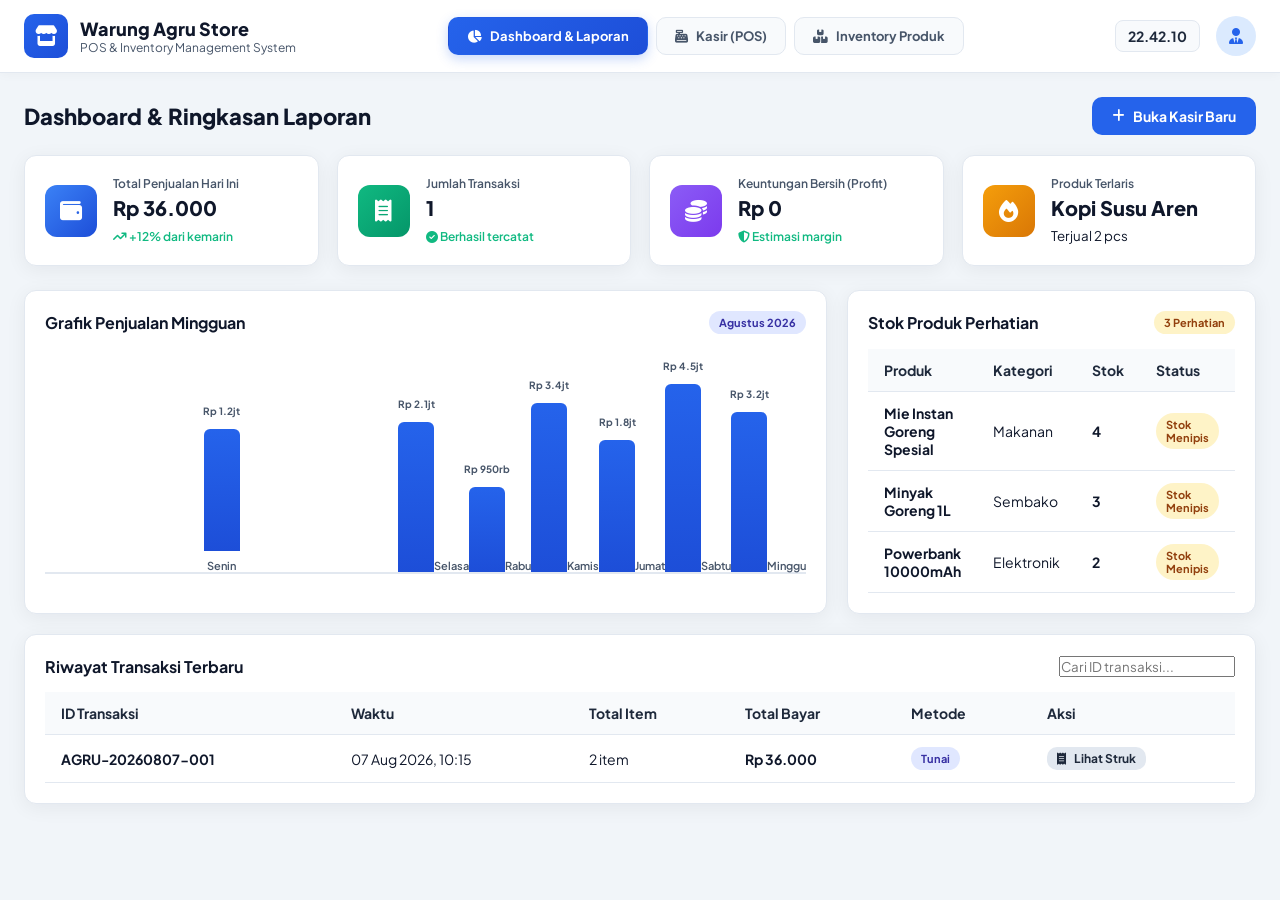
==== commit 8b11968e: "Implement Warung Agru Store POS, Inventory, Dashboard and Receipt Generator app" ====
--- a/index.html
+++ b/index.html
@@ -3,221 +3,414 @@
 <head>
     <meta charset="UTF-8">
     <meta name="viewport" content="width=device-width, initial-scale=1">
-    <title>Marketplace Multi Seller Multi Buyer + Reseller System</title>
-    <link href="https://fonts.googleapis.com/css2?family=Monoton&family=Droid+Sans:wght@400;700&display=swap" rel="stylesheet">
+    <title>Warung Agru Store - POS & Inventory System</title>
+    <link href="https://fonts.googleapis.com/css2?family=Plus+Jakarta+Sans:wght@400;500;600;700;800&display=swap" rel="stylesheet">
     <link rel="stylesheet" href="https://cdnjs.cloudflare.com/ajax/libs/font-awesome/6.5.1/css/all.min.css">
     <link rel="stylesheet" href="css/style.css">
 </head>
-<body id="blog">
-<div class="main-container">
-
-    <!-- Trending Articles -->
-    <div class="trending-articles">
-        <ul>
-            <li class="firstlink">Now Trending:</li>
-            <li class="trendingPost"><a href="#">TAJALAPAK Marketplace PRO</a></li>
-            <li class="trendingPost"><a href="#">Marketplace Multi Seller...</a></li>
-            <li class="trendingPost"><a href="#">Toko Online dengan Codei...</a></li>
-            <li class="trendingPost last"><a href="#">SIASELAH – System ...</a></li>
-        </ul>
+<body>
+<div class="app-wrapper">
+    <!-- Top Navigation Header -->
+    <header class="app-header">
+        <div class="header-brand">
+            <div class="brand-logo"><i class="fa-solid fa-store"></i></div>
+            <div>
+                <h1>Warung Agru Store</h1>
+                <p>POS & Inventory Management System</p>
+            </div>
+        </div>
+        <nav class="app-nav">
+            <button class="nav-btn active" data-target="dashboard"><i class="fa-solid fa-chart-pie"></i> Dashboard & Laporan</button>
+            <button class="nav-btn" data-target="pos"><i class="fa-solid fa-cash-register"></i> Kasir (POS)</button>
+            <button class="nav-btn" data-target="inventory"><i class="fa-solid fa-boxes-stacked"></i> Inventory Produk</button>
+        </nav>
+        <div class="header-user">
+            <span class="live-clock" id="currentTime">--:--:--</span>
+            <div class="user-avatar"><i class="fa-solid fa-user-tie"></i></div>
+        </div>
+    </header>
+
+    <!-- Main Content Area -->
+    <main class="app-content">
+
+        <!-- TAB 1: DASHBOARD & LAPORAN -->
+        <section id="tab-dashboard" class="tab-pane active">
+            <div class="section-header-flex">
+                <h2>Dashboard & Ringkasan Laporan</h2>
+                <button class="btn btn-primary" onclick="switchTab('pos')"><i class="fa-solid fa-plus"></i> Buka Kasir Baru</button>
+            </div>
+
+            <!-- Stat Cards -->
+            <div class="stat-grid">
+                <div class="stat-card">
+                    <div class="stat-icon bg-blue"><i class="fa-solid fa-wallet"></i></div>
+                    <div class="stat-info">
+                        <span>Total Penjualan Hari Ini</span>
+                        <h3 id="statTodaySales">Rp 0</h3>
+                        <small class="text-success"><i class="fa-solid fa-arrow-trend-up"></i> +12% dari kemarin</small>
+                    </div>
+                </div>
+                <div class="stat-card">
+                    <div class="stat-icon bg-green"><i class="fa-solid fa-receipt"></i></div>
+                    <div class="stat-info">
+                        <span>Jumlah Transaksi</span>
+                        <h3 id="statTotalTx">0</h3>
+                        <small class="text-success"><i class="fa-solid fa-circle-check"></i> Berhasil tercatat</small>
+                    </div>
+                </div>
+                <div class="stat-card">
+                    <div class="stat-icon bg-purple"><i class="fa-solid fa-coins"></i></div>
+                    <div class="stat-info">
+                        <span>Keuntungan Bersih (Profit)</span>
+                        <h3 id="statNetProfit">Rp 0</h3>
+                        <small class="text-success"><i class="fa-solid fa-shield-halved"></i> Estimasi margin</small>
+                    </div>
+                </div>
+                <div class="stat-card">
+                    <div class="stat-icon bg-orange"><i class="fa-solid fa-fire"></i></div>
+                    <div class="stat-info">
+                        <span>Produk Terlaris</span>
+                        <h3 id="statTopProduct">-</h3>
+                        <small id="statTopProductQty">Terjual 0 pcs</small>
+                    </div>
+                </div>
+            </div>
+
+            <!-- Charts & Sales Trend Mockup -->
+            <div class="dashboard-grid">
+                <div class="card p-20">
+                    <div class="card-title-flex">
+                        <h3>Grafik Penjualan Mingguan</h3>
+                        <span class="badge badge-soft">Agustus 2026</span>
+                    </div>
+                    <div class="chart-container">
+                        <div class="chart-bar-wrap">
+                            <div class="chart-bar" style="height: 65%"><span class="bar-val">Rp 1.2jt</span></div>
+                            <span class="bar-label">Senin</span>
+                        </div>
+                        <div class="chart-bar" style="height: 80%"><span class="bar-val">Rp 2.1jt</span></div>
+                        <span class="bar-label">Selasa</span>
+                        <div class="chart-bar" style="height: 45%"><span class="bar-val">Rp 950rb</span></div>
+                        <span class="bar-label">Rabu</span>
+                        <div class="chart-bar" style="height: 90%"><span class="bar-val">Rp 3.4jt</span></div>
+                        <span class="bar-label">Kamis</span>
+                        <div class="chart-bar" style="height: 70%"><span class="bar-val">Rp 1.8jt</span></div>
+                        <span class="bar-label">Jumat</span>
+                        <div class="chart-bar" style="height: 100%"><span class="bar-val">Rp 4.5jt</span></div>
+                        <span class="bar-label">Sabtu</span>
+                        <div class="chart-bar" style="height: 85%"><span class="bar-val">Rp 3.2jt</span></div>
+                        <span class="bar-label">Minggu</span>
+                    </div>
+                </div>
+
+                <div class="card p-20">
+                    <div class="card-title-flex">
+                        <h3>Stok Produk Perhatian</h3>
+                        <span class="badge badge-warning" id="lowStockCountBadge">0 Perhatian</span>
+                    </div>
+                    <div class="table-responsive mt-15">
+                        <table class="data-table" id="lowStockTable">
+                            <thead>
+                                <tr>
+                                    <th>Produk</th>
+                                    <th>Kategori</th>
+                                    <th>Stok</th>
+                                    <th>Status</th>
+                                </tr>
+                            </thead>
+                            <tbody id="lowStockBody">
+                                <!-- Populated dynamically -->
+                            </tbody>
+                        </table>
+                    </div>
+                </div>
+            </div>
+
+            <!-- Riwayat Transaksi -->
+            <div class="card p-20 mt-20">
+                <div class="card-title-flex">
+                    <h3>Riwayat Transaksi Terbaru</h3>
+                    <div class="search-box-inline">
+                        <input type="text" id="searchTxHistory" placeholder="Cari ID transaksi..." oninput="filterTxHistory()">
+                    </div>
+                </div>
+                <div class="table-responsive mt-15">
+                    <table class="data-table" id="txHistoryTable">
+                        <thead>
+                            <tr>
+                                <th>ID Transaksi</th>
+                                <th>Waktu</th>
+                                <th>Total Item</th>
+                                <th>Total Bayar</th>
+                                <th>Metode</th>
+                                <th>Aksi</th>
+                            </tr>
+                        </thead>
+                        <tbody id="txHistoryBody">
+                            <!-- Populated dynamically -->
+                        </tbody>
+                    </table>
+                </div>
+            </div>
+        </section>
+
+        <!-- TAB 2: KASIR (POS) -->
+        <section id="tab-pos" class="tab-pane">
+            <div class="pos-layout">
+                <!-- Left: Catalog & Search -->
+                <div class="pos-catalog">
+                    <div class="pos-top-bar">
+                        <div class="search-wrap">
+                            <i class="fa-solid fa-magnifying-glass"></i>
+                            <input type="text" id="posSearch" placeholder="Cari nama barang cepat..." oninput="renderPosCatalog()">
+                        </div>
+                        <div class="category-filters" id="posCategoryFilters">
+                            <button class="cat-pill active" onclick="filterPosCategory('All', this)">Semua</button>
+                            <button class="cat-pill" onclick="filterPosCategory('Makanan', this)">Makanan</button>
+                            <button class="cat-pill" onclick="filterPosCategory('Minuman', this)">Minuman</button>
+                            <button class="cat-pill" onclick="filterPosCategory('Elektronik', this)">Elektronik</button>
+                            <button class="cat-pill" onclick="filterPosCategory('Sembako', this)">Sembako</button>
+                            <button class="cat-pill" onclick="filterPosCategory('Lainnya', this)">Lainnya</button>
+                        </div>
+                    </div>
+
+                    <div class="pos-product-grid" id="posProductGrid">
+                        <!-- Populated dynamically -->
+                    </div>
+                </div>
+
+                <!-- Right: Cart & Checkout Panel -->
+                <div class="pos-cart-panel">
+                    <div class="cart-header">
+                        <h3><i class="fa-solid fa-cart-shopping"></i> Keranjang Belanja</h3>
+                        <button class="btn-text text-danger" onclick="clearCart()"><i class="fa-solid fa-trash-can"></i> Kosongkan</button>
+                    </div>
+
+                    <div class="cart-items-list" id="cartItemsList">
+                        <div class="cart-empty-state">
+                            <i class="fa-solid fa-basket-shopping"></i>
+                            <p>Keranjang masih kosong.<br>Klik produk di sebelah kiri untuk menambah.</p>
+                        </div>
+                    </div>
+
+                    <div class="cart-summary-box">
+                        <div class="summary-row">
+                            <span>Subtotal</span>
+                            <span id="cartSubtotal">Rp 0</span>
+                        </div>
+                        <div class="summary-row discount-row">
+                            <span>Diskon</span>
+                            <div class="discount-inputs">
+                                <input type="number" id="discountValue" value="0" min="0" oninput="updateCartCalculation()">
+                                <select id="discountType" onchange="updateCartCalculation()">
+                                    <option value="nominal">Rp</option>
+                                    <option value="percent">%</option>
+                                </select>
+                            </div>
+                        </div>
+                        <div class="summary-row">
+                            <span>Pajak (PPN 0%)</span>
+                            <span id="cartTax">Rp 0</span>
+                        </div>
+                        <div class="summary-row total-row">
+                            <span>Total Tagihan</span>
+                            <span id="cartTotal">Rp 0</span>
+                        </div>
+
+                        <div class="checkout-actions">
+                            <button class="btn btn-success btn-lg btn-block" onclick="openPaymentModal('Tunai')">
+                                <i class="fa-solid fa-money-bill-wave"></i> Bayar Tunai
+                            </button>
+                            <button class="btn btn-primary btn-lg btn-block mt-10" onclick="openPaymentModal('Non-Tunai')">
+                                <i class="fa-solid fa-qrcode"></i> QRIS / E-Wallet
+                            </button>
+                        </div>
+                    </div>
+                </div>
+            </div>
+        </section>
+
+        <!-- TAB 3: INVENTORY / PRODUK -->
+        <section id="tab-inventory" class="tab-pane">
+            <div class="section-header-flex">
+                <h2>Manajemen Inventory Produk</h2>
+                <button class="btn btn-primary" onclick="openProductModal()"><i class="fa-solid fa-circle-plus"></i> Tambah Produk Baru</button>
+            </div>
+
+            <div class="card p-20 mt-15">
+                <div class="inventory-controls">
+                    <div class="search-wrap" style="max-width:320px">
+                        <i class="fa-solid fa-magnifying-glass"></i>
+                        <input type="text" id="invSearch" placeholder="Cari di inventory..." oninput="renderInventoryTable()">
+                    </div>
+                    <select id="invCatFilter" class="form-control" style="max-width:200px" onchange="renderInventoryTable()">
+                        <option value="All">Semua Kategori</option>
+                        <option value="Makanan">Makanan</option>
+                        <option value="Minuman">Minuman</option>
+                        <option value="Elektronik">Elektronik</option>
+                        <option value="Sembako">Sembako</option>
+                        <option value="Lainnya">Lainnya</option>
+                    </select>
+                </div>
+
+                <div class="table-responsive mt-20">
+                    <table class="data-table">
+                        <thead>
+                            <tr>
+                                <th>Produk</th>
+                                <th>Kategori</th>
+                                <th>Harga Beli</th>
+                                <th>Harga Jual</th>
+                                <th>Stok</th>
+                                <th>Status Stok</th>
+                                <th>Aksi</th>
+                            </tr>
+                        </thead>
+                        <tbody id="inventoryTableBody">
+                            <!-- Populated dynamically -->
+                        </tbody>
+                    </table>
+                </div>
+            </div>
+        </section>
+
+    </main>
+</div>
+
+<!-- MODAL: ADD / EDIT PRODUCT -->
+<div class="modal-backdrop" id="productModal">
+    <div class="modal-box">
+        <div class="modal-header">
+            <h3 id="productModalTitle">Tambah Produk Baru</h3>
+            <button class="modal-close" onclick="closeProductModal()"><i class="fa-solid fa-xmark"></i></button>
+        </div>
+        <form id="productForm" onsubmit="saveProduct(event)">
+            <input type="hidden" id="editProductId">
+            <div class="form-group">
+                <label>Nama Barang</label>
+                <input type="text" id="pName" class="form-control" required placeholder="Contoh: Kopi Susu Aren">
+            </div>
+            <div class="form-row">
+                <div class="form-group">
+                    <label>Harga Beli (Modal)</label>
+                    <input type="number" id="pBuyPrice" class="form-control" required min="0" placeholder="10000">
+                </div>
+                <div class="form-group">
+                    <label>Harga Jual</label>
+                    <input type="number" id="pSellPrice" class="form-control" required min="0" placeholder="15000">
+                </div>
+            </div>
+            <div class="form-row">
+                <div class="form-group">
+                    <label>Stok Awal</label>
+                    <input type="number" id="pStock" class="form-control" required min="0" placeholder="25">
+                </div>
+                <div class="form-group">
+                    <label>Kategori</label>
+                    <select id="pCategory" class="form-control">
+                        <option value="Makanan">Makanan</option>
+                        <option value="Minuman">Minuman</option>
+                        <option value="Elektronik">Elektronik</option>
+                        <option value="Sembako">Sembako</option>
+                        <option value="Lainnya">Lainnya</option>
+                    </select>
+                </div>
+            </div>
+            <div class="form-group">
+                <label>Icon / Emoji Produk</label>
+                <input type="text" id="pIcon" class="form-control" placeholder="fa-solid fa-mug-hot atau ☕" value="fa-solid fa-box">
+            </div>
+            <div class="modal-footer">
+                <button type="button" class="btn btn-secondary" onclick="closeProductModal()">Batal</button>
+                <button type="submit" class="btn btn-primary">Simpan Produk</button>
+            </div>
+        </form>
     </div>
-
-    <!-- Header -->
-    <header id="masthead" class="site-header">
-        <div class="site-branding">
-            <h2 id="logo"><a href="#">Market<span class="dot">Now</span></a></h2>
-            <div class="header-cart">
-                <a href="#" class="cart-btn"><i class="fa-solid fa-cart-shopping"></i><span class="cart-count" id="cartCount">0</span></a>
-            </div>
-            <a href="#" id="pull" class="toggle-mobile-menu"><i class="fa-solid fa-bars"></i> Menu</a>
-            <div class="primary-navigation">
-                <nav id="navigation" class="mobile-menu-wrapper">
-                    <ul id="menu-navigation" class="menu clearfix">
-                        <li><a href="#">Home<br><span class="sub">Mulai Disini</span></a></li>
-                        <li><a href="#">Members Area<br><span class="sub">Diskusi &amp; Belajar</span></a></li>
-                        <li><a href="#">Portfolio<br><span class="sub">Hasil Kerja</span></a></li>
-                        <li><a href="#">Product<br><span class="sub">Silahkan Order</span></a></li>
-                        <li><a href="#">Contact Us<br><span class="sub">Hubungi Kami Disini</span></a></li>
-                    </ul>
-                </nav>
-            </div>
-        </div>
-    </header>
-
-    <!-- Hero Banner -->
-    <section class="hero">
-        <div class="hero-blob hero-blob-1"></div>
-        <div class="hero-blob hero-blob-2"></div>
-        <div class="hero-inner">
-            <span class="hero-badge"><i class="fa-solid fa-bolt"></i> Marketplace Indonesia</span>
-            <h1 class="hero-title">Jual Beli Lebih<br><span class="grad-text">Cepat &amp; Aman</span></h1>
-            <p class="hero-sub">Platform multi seller &amp; multi buyer dengan dukungan sistem reseller. Buka lapak Anda, kelola stok, dan raih penghasilan dalam satu tempat.</p>
-            <div class="hero-actions">
-                <a href="#" class="hero-btn hero-btn-primary">Mulai Jualan <i class="fa-solid fa-arrow-right"></i></a>
-                <a href="#" class="hero-btn hero-btn-ghost"><i class="fa-solid fa-play"></i> Lihat Demo</a>
-            </div>
-        </div>
-    </section>
-
-    <!-- Info Boxes / Stats -->
-    <div class="row" style="margin:15px 0 0 0">
-        <section class="info-row" id="stats"></section>
+</div>
+
+<!-- MODAL: PAYMENT -->
+<div class="modal-backdrop" id="paymentModal">
+    <div class="modal-box modal-sm">
+        <div class="modal-header">
+            <h3 id="paymentModalTitle">Konfirmasi Pembayaran</h3>
+            <button class="modal-close" onclick="closePaymentModal()"><i class="fa-solid fa-xmark"></i></button>
+        </div>
+        <div class="payment-body">
+            <div class="pay-total-box">
+                <span>Total Tagihan</span>
+                <h2 id="payModalTotal">Rp 0</h2>
+            </div>
+
+            <div id="cashPaymentSection">
+                <div class="form-group">
+                    <label>Jumlah Uang Diterima (Cash)</label>
+                    <input type="number" id="cashGiven" class="form-control form-control-lg" placeholder="0" oninput="calculateChange()">
+                </div>
+                <div class="change-box">
+                    <span>Kembalian:</span>
+                    <strong id="changeAmount" class="text-success">Rp 0</strong>
+                </div>
+            </div>
+
+            <div id="qrisPaymentSection" style="display:none; text-align:center;">
+                <p class="text-muted">Scan QRIS menggunakan BCA, GoPay, OVO, Dana, atau ShopeePay</p>
+                <div class="qris-mockup">
+                    <i class="fa-solid fa-qrcode"></i>
+                    <span>QRIS WARUNG AGRU STORE</span>
+                    <small>NMID: ID102938475689</small>
+                </div>
+            </div>
+
+            <div class="modal-footer mt-20">
+                <button class="btn btn-secondary" onclick="closePaymentModal()">Batal</button>
+                <button class="btn btn-success btn-lg" onclick="processCheckout()">Selesaikan Transaksi <i class="fa-solid fa-check"></i></button>
+            </div>
+        </div>
     </div>
-
-    <!-- Kategori Produk -->
-    <section class="section-block">
-        <div class="section-head">
-            <h2 class="section-title2">Kategori Populer</h2>
-        </div>
-        <div class="category-grid" id="categoryGrid"></div>
-    </section>
-
-    <!-- Grid Produk -->
-    <section class="section-block">
-        <div class="section-head">
-            <h2 class="section-title2">Produk Terbaru</h2>
-            <a href="#" class="see-all">Lihat Semua <i class="fa-solid fa-arrow-right"></i></a>
-        </div>
-        <input type="text" id="productFilter" class="filter-input" placeholder="Cari produk cepat...">
-        <div class="product-grid" id="productGrid"></div>
-    </section>
-
-    <div id="page" class="single">
-        <div class="content">
-
-            <!-- Article -->
-            <article class="article">
-                <div id="post" class="post single_post">
-                    <header>
-                        <h1 class="title single-title">Marketplace Multi Seller Multi Buyer + Support Reseller System</h1>
-                        <div class="grad-underline"></div>
-                        <div class="post-info">
-                            <span class="theauthor"><a href="#">Admin Marketplace</a></span> |
-                            <span class="thetime"><i class="fa-regular fa-clock"></i> <span id="currentTime">--:--</span></span> |
-                            <span class="thecategory"><a href="#">Marketplace</a>, <a href="#">Multi Seller</a>, <a href="#">Reseller</a></span> |
-                            <span class="thecomment"><a href="#">1 Komentar</a></span>
-                        </div>
-                    </header>
-
-                    <div class="post-single-content box">
-                        <p>Marketplace Multi Seller dan Multi Buyer + Support Reseller System terintegrasi API Rajaongkir mirip Bukalapak, Tokopedia. Sistem ini dibangun dengan mengembangkan platform yang sudah sangat populer di Indonesia. Setiap member yang mendaftar sudah bisa membuat toko / lapaknya sendiri.</p>
-                        <p>Sistem ini juga menyediakan <b>Bonus Referral</b> dan <b>Bonus Reward</b> kepada toko/reseller, besarannya bisa di-set langsung oleh perusahaan.</p>
-
-
-
-                        <div class="feature-cols">
-                            <div class="feature-list">
-                                <b><i class="fa-solid fa-user"></i> FITUR LEVEL KONSUMEN :</b>
-                                <ul>
-                                    <li>Halaman statis profil perusahaan</li>
-                                    <li>Video tutorial pemesanan & pembayaran</li>
-                                    <li>Gallery foto produk perusahaan</li>
-                                    <li>Halaman testimoni konsumen</li>
-                                    <li>Keranjang belanja & konfirmasi pembayaran</li>
-                                    <li>List data pelapak terdekat</li>
-                                    <li>Chat langsung dengan pelapak</li>
-                                    <li>History pemesanan dari toko/reseller</li>
-                                </ul>
-                            </div>
-
-                            <div class="feature-list">
-                                <b><i class="fa-solid fa-store"></i> FITUR LEVEL PELAPAK/RESELLER :</b>
-                                <ul>
-                                    <li>Memantau stok produk</li>
-                                    <li>Transaksi pembelian / penambahan stok</li>
-                                    <li>Transaksi penjualan ke konsumen</li>
-                                    <li>Cek pembayaran konsumen</li>
-                                    <li>Kelola no rekening pelapak</li>
-                                    <li>Report keuangan (belanja, penjualan, modal)</li>
-                                    <li>Report bonus referral dan reward</li>
-                                    <li>Edit profile dan alamat pelapak</li>
-                                </ul>
-                            </div>
-
-                            <div class="feature-list">
-                                <b><i class="fa-solid fa-shield-halved"></i> FITUR LEVEL ADMIN :</b>
-                                <ul>
-                                    <li>Mengelola penjualan & pembelian</li>
-                                    <li>Mengelola konsumen</li>
-                                    <li>Mengelola data toko/reseller/pelapak</li>
-                                    <li>Akses penuh semua modul marketplace</li>
-                                </ul>
-                            </div>
-                        </div>
-
-                        <p style="text-align:center;margin-top:20px">
-                            <a class="demo" href="#">DEMO</a>
-                            <a class="download" href="#">DOWNLOAD</a>
-                        </p>
-                    </div>
-                </div>
-            </article>
-
-            <!-- Sidebar -->
-            <aside class="sidebar c-4-12">
-                <div id="sidebars" class="sidebar">
-                    <div class="sidebar_list">
-
-                        <aside class="widget widget_search">
-                            <form class="search-form" onsubmit="return false">
-                                <fieldset>
-                                    <input type="text" placeholder="Search the site">
-                                    <button class="sbutton" type="submit"><i class="fa-solid fa-magnifying-glass"></i></button>
-                                </fieldset>
-                            </form>
-                        </aside>
-
-                        <aside class="widget">
-                            <p>
-                                <a class="btn btn-primary btn-block" href="#">Login</a>
-                                <a class="btn btn-primary btn-block" href="#">Register</a>
-                                <a class="btn btn-success btn-block" href="#">Chat by Whatsapp</a>
-                                <a class="btn btn-danger btn-block" href="#">support@marketplace.com</a>
-                            </p>
-                        </aside>
-
-                        <aside class="widget widget_rss">
-                            <h3 class="widget-title">Project Remote</h3>
-                            <ul id="projectList"></ul>
-                        </aside>
-
-                        <aside class="widget widget_rss">
-                            <h3 class="widget-title">Forum Jual Beli</h3>
-                            <ul id="bestSellerList"></ul>
-                        </aside>
-
-                        <aside class="widget widget_rss">
-                            <h3 class="widget-title">Forum Diskusi</h3>
-                            <ul id="forumList"></ul>
-                        </aside>
-
-                    </div>
-                </div>
-            </aside>
-
+</div>
+
+<!-- MODAL: RECEIPT (STRUK) -->
+<div class="modal-backdrop" id="receiptModal">
+    <div class="modal-box modal-receipt">
+        <div class="receipt-paper" id="receiptPrintArea">
+            <div class="receipt-header">
+                <h2>WARUNG AGRU STORE</h2>
+                <p>Jl. Teknologi Raya No. 26, Jakarta</p>
+                <p>Telp: 0812-3456-7890</p>
+                <div class="receipt-divider">----------------------------------------</div>
+            </div>
+            <div class="receipt-meta">
+                <div><span>No. Transaksi:</span> <strong id="recId">AGRU-20260807-001</strong></div>
+                <div><span>Tanggal:</span> <span id="recDate">07 Aug 2026, 14:30</span></div>
+                <div><span>Kasir:</span> <strong>Admin Agru</strong></div>
+            </div>
+            <div class="receipt-divider">----------------------------------------</div>
+            <div class="receipt-items" id="recItemsList">
+                <!-- Items -->
+            </div>
+            <div class="receipt-divider">----------------------------------------</div>
+            <div class="receipt-totals">
+                <div class="r-row"><span>Subtotal:</span> <span id="recSubtotal">Rp 0</span></div>
+                <div class="r-row"><span>Diskon:</span> <span id="recDiscount">Rp 0</span></div>
+                <div class="r-row total"><span>TOTAL:</span> <span id="recTotal">Rp 0</span></div>
+                <div class="r-row"><span>Bayar (<span id="recMethod">Tunai</span>):</span> <span id="recCash">Rp 0</span></div>
+                <div class="r-row"><span>Kembalian:</span> <span id="recChange">Rp 0</span></div>
+            </div>
+            <div class="receipt-divider">----------------------------------------</div>
+            <div class="receipt-footer">
+                <p>Makasih ya bestie, jajan lagi ya! 🚀✨</p>
+                <p class="genz-tag">#AgruStore #JajanTerus #GakPakeRibet</p>
+            </div>
+        </div>
+
+        <div class="modal-footer mt-20 no-print">
+            <button class="btn btn-secondary" onclick="closeReceiptModal()">Tutup</button>
+            <button class="btn btn-primary" onclick="printReceipt()"><i class="fa-solid fa-print"></i> Cetak Struk</button>
+            <button class="btn btn-success" onclick="downloadReceiptImage()"><i class="fa-solid fa-download"></i> Download PNG</button>
         </div>
     </div>
-
-    <!-- Footer -->
-    <footer>
-        <div class="footer-inner">
-            <div class="copyrights">
-                <div class="row" id="copyright-note">
-                    <div class="copyright-left-text">Copyright &copy; <span id="currentYear"></span> <a href="#">Marketplace Gradasi Biru-Kuning</a>.</div>
-                    <div class="footer-navigation">
-                        <ul class="menu">
-                            <li><a href="#">About Us</a></li>
-                            <li><a href="#">Contact Us</a></li>
-                            <li><a href="#">Privacy Policy</a></li>
-                            <li class="top"><a href="#top"><i class="fa-solid fa-arrow-up"></i></a></li>
-                        </ul>
-                    </div>
-                </div>
-            </div>
-        </div>
-    </footer>
-
 </div>
+
 <script src="js/script.js"></script>
 </body>
-</html>+</html>
--- a/css/style.css
+++ b/css/style.css
@@ -1,185 +1,947 @@
-:root{
-    --biru:#1d4ed8;
-    --biru2:#2563eb;
-    --biru3:#3b82f6;
-    --kuning:#facc15;
-    --kuning2:#f59e0b;
-    --hitam:#0f172a;
-    --grafit:#334155;
-}
-
-*{box-sizing:border-box;margin:0;padding:0}
-html{scroll-behavior:smooth}
-body{font-family:'Droid Sans',Arial,sans-serif;background:#f4f6fb;color:#1e293b;line-height:1.65;font-size:15px}
-a{text-decoration:none}
-ul{list-style:none}
-
-/* ============ Trending ============ */
-.trending-articles{border-bottom:3px solid var(--kuning);background:#fff}
-.trending-articles ul{display:flex;align-items:center;gap:0;overflow-x:auto}
-.trending-articles li{border-right:1px solid var(--kuning);white-space:nowrap}
-.trending-articles .firstlink{background:linear-gradient(135deg,var(--biru),var(--biru3));color:#fff;padding:11px 18px;font-weight:700}
-.trending-articles li a{padding:11px 18px;display:block;color:var(--biru);font-size:13px}
-.trending-articles li a:hover{color:var(--kuning2)}
-
-/* ============ Header ============ */
-.site-header{background:linear-gradient(135deg,#1e3a8a,var(--biru) 55%,var(--kuning));box-shadow:0 3px 14px rgba(15,23,42,.25);position:relative;z-index:5}
-.site-branding{max-width:1200px;margin:0 auto;padding:18px 22px;display:flex;align-items:center;justify-content:space-between;flex-wrap:wrap;gap:14px}
-#logo{font-family:'Monoton',cursive;font-size:34px;color:#fff;text-shadow:0 2px 8px rgba(0,0,0,.35)}
-#logo a{color:#fff}
-#logo .dot{color:var(--kuning)}
-.toggle-mobile-menu{display:none;color:#fff;font-size:14px;font-weight:700}
-.primary-navigation ul{display:flex;gap:8px}
-.primary-navigation ul li a{display:block;background:rgba(255,255,255,.1);color:#fff;padding:8px 16px;border-radius:8px;font-weight:700;text-align:center;font-size:14px;transition:.2s;border:1px solid rgba(255,255,255,.15)}
-.primary-navigation ul li a:hover{background:linear-gradient(135deg,var(--kuning),var(--kuning2));color:var(--hitam)}
-.primary-navigation ul li a .sub{display:block;font-size:10px;font-weight:400;opacity:.85;margin-top:2px}
-
-/* Header cart */
-.header-cart{display:flex;align-items:center;gap:12px}
-.cart-btn{position:relative;background:rgba(255,255,255,.12);border:1px solid rgba(255,255,255,.2);color:#fff;font-size:18px;width:44px;height:44px;border-radius:10px;display:flex;align-items:center;justify-content:center}
-.cart-btn:hover{background:linear-gradient(135deg,var(--kuning),var(--kuning2));color:var(--hitam)}
-.cart-count{position:absolute;top:-6px;right:-6px;background:#ef4444;color:#fff;font-size:11px;font-weight:700;min-width:20px;height:20px;border-radius:10px;display:flex;align-items:center;justify-content:center;padding:0 5px}
-
-/* ============ Hero ============ */
-.hero{position:relative;overflow:hidden;background:linear-gradient(135deg,#1e3a8a,var(--biru) 55%,var(--kuning));color:#fff;padding:80px 22px}
-.hero-inner{max-width:1200px;margin:0 auto;position:relative;z-index:2}
-.hero-blob{position:absolute;border-radius:50%;filter:blur(60px);opacity:.5}
-.hero-blob-1{width:340px;height:340px;background:var(--kuning);top:-90px;right:-60px}
-.hero-blob-2{width:260px;height:260px;background:#3b82f6;bottom:-80px;left:-40px}
-.hero-badge{display:inline-block;background:rgba(255,255,255,.15);border:1px solid rgba(255,255,255,.3);color:#fff;padding:6px 14px;border-radius:20px;font-size:13px;font-weight:600}
-.hero-title{font-size:44px;font-weight:800;line-height:1.15;margin:18px 0;color:#fff}
-.hero-title .grad-text{background:linear-gradient(90deg,var(--kuning),#fff);-webkit-background-clip:text;background-clip:text;-webkit-text-fill-color:transparent}
-.hero-sub{font-size:16px;max-width:560px;color:rgba(255,255,255,.9);margin-bottom:26px}
-.hero-actions{display:flex;gap:14px;flex-wrap:wrap}
-.hero-btn{padding:13px 26px;border-radius:10px;font-weight:700;font-size:15px;display:inline-flex;align-items:center;gap:8px;transition:.2s}
-.hero-btn-primary{background:linear-gradient(135deg,var(--kuning),var(--kuning2));color:var(--hitam);box-shadow:0 8px 20px rgba(250,204,21,.35)}
-.hero-btn-primary:hover{transform:translateY(-2px)}
-.hero-btn-ghost{background:rgba(255,255,255,.12);border:1px solid rgba(255,255,255,.3);color:#fff}
-.hero-btn-ghost:hover{background:rgba(255,255,255,.2)}
-
-/* ============ Section blocks ============ */
-.section-block{max-width:1200px;margin:34px auto 0;padding:0 22px}
-.section-head{display:flex;align-items:center;justify-content:space-between;margin-bottom:18px}
-.section-title2{font-size:22px;color:var(--hitam);position:relative;padding-left:16px;font-weight:800}
-.section-title2::before{content:'';position:absolute;left:0;top:4px;bottom:4px;width:6px;background:linear-gradient(180deg,var(--biru),var(--kuning));border-radius:4px}
-.see-all{color:var(--biru);font-weight:600;font-size:14px}
-.see-all:hover{color:var(--kuning2)}
-
-/* Kategori */
-.category-grid{display:grid;grid-template-columns:repeat(6,1fr);gap:14px}
-.category-item{background:#fff;border:1px solid #e3e8f2;border-radius:14px;padding:22px 14px;text-align:center;cursor:pointer;transition:.25s;box-shadow:0 3px 10px rgba(15,23,42,.05)}
-.category-item:hover{transform:translateY(-4px);box-shadow:0 10px 22px rgba(37,99,235,.15)}
-.category-item i{font-size:26px;color:var(--biru);background:linear-gradient(135deg,#eef2ff,#fef9e7);width:58px;height:58px;line-height:58px;border-radius:50%;display:inline-block;margin-bottom:10px}
-.category-item span{display:block;font-size:13px;font-weight:600;color:var(--grafit)}
-
-/* Produk */
-.filter-input{width:100%;border:1px solid #cbd5e1;border-radius:8px;padding:11px;margin-bottom:16px;font-size:14px}
-.filter-input:focus{outline:none;border-color:var(--biru3);box-shadow:0 0 0 3px rgba(59,130,246,.15)}
-.product-grid{display:grid;grid-template-columns:repeat(4,1fr);gap:16px}
-.product-card{background:#fff;border:1px solid #e3e8f2;border-radius:14px;overflow:hidden;box-shadow:0 3px 10px rgba(15,23,42,.06);transition:.25s;position:relative}
-.product-card:hover{transform:translateY(-5px);box-shadow:0 12px 24px rgba(37,99,235,.16)}
-.product-discount{position:absolute;top:12px;left:12px;background:#ef4444;color:#fff;font-size:12px;font-weight:700;padding:3px 8px;border-radius:6px;z-index:2}
-.product-thumb{background:linear-gradient(135deg,#eef2ff,#dbeafe);aspect-ratio:1/1;display:flex;align-items:center;justify-content:center;font-size:52px;color:var(--biru3)}
-.product-body{padding:14px}
-.product-name{font-size:14px;font-weight:600;color:var(--hitam);margin-bottom:4px;display:-webkit-box;-webkit-line-clamp:2;-webkit-box-orient:vertical;overflow:hidden}
-.product-store{font-size:12px;color:#94a3b8;margin-bottom:10px}
-.product-price{font-size:17px;font-weight:800;color:var(--biru)}
-.product-price .old{font-size:13px;color:#94a3b8;text-decoration:line-through;font-weight:400;margin-right:6px}
-.add-cart{margin-top:12px;width:100%;border:none;background:linear-gradient(135deg,var(--biru2),var(--biru));color:#fff;padding:9px;border-radius:8px;font-weight:700;font-size:13px;cursor:pointer;transition:.2s}
-.add-cart:hover{background:linear-gradient(135deg,var(--kuning),var(--kuning2));color:var(--hitam)}
-
-/* ============ Info Boxes ============ */
-.info-row{display:grid;grid-template-columns:repeat(4,1fr);gap:16px;padding:0 22px}
-.info-box{background:#fff;border-radius:12px;display:flex;align-items:center;gap:14px;padding:18px;box-shadow:0 3px 10px rgba(15,23,42,.06);border:1px solid #e3e8f2;cursor:pointer;transition:.25s;color:inherit}
-.info-box:hover{transform:translateY(-4px);box-shadow:0 10px 22px rgba(37,99,235,.16)}
-.info-box-icon{width:54px;height:54px;border-radius:12px;display:flex;align-items:center;justify-content:center;color:#fff;font-size:22px;flex-shrink:0}
-.bg-aqua{background:linear-gradient(135deg,#0ea5e9,var(--biru))}
-.bg-green{background:linear-gradient(135deg,#10b981,var(--biru))}
-.bg-yellow{background:linear-gradient(135deg,var(--kuning),var(--kuning2))}
-.bg-red{background:linear-gradient(135deg,#f97316,var(--kuning))}
-.info-box-content{flex:1;min-width:0}
-.info-box-text{color:#64748b;font-size:11px;text-transform:uppercase;letter-spacing:.6px}
-.info-box-number{font-size:26px;font-weight:700;color:var(--hitam)}
-.progress{height:6px;background:#e5eaf3;border-radius:4px;overflow:hidden;margin-top:8px}
-.progress-bar{height:100%;background:linear-gradient(90deg,var(--biru),var(--kuning))}
-.progress-description{font-size:11px;color:#94a3b8}
-
-/* ============ Layout ============ */
-#page.single .content{max-width:1200px;margin:24px auto;padding:0 20px;display:grid;grid-template-columns:1fr 350px;gap:26px}
-.article{min-width:0}
-
-/* ============ Article ============ */
-.post{background:#fff;border:1px solid #e3e8f2;border-radius:14px;padding:26px;box-shadow:0 3px 12px rgba(15,23,42,.06)}
-.title.single-title{font-size:23px;color:var(--hitam);margin-bottom:4px}
-.grad-underline{height:4px;width:90px;background:linear-gradient(90deg,var(--biru),var(--kuning));border-radius:4px;margin:10px 0}
-.post-info{font-size:12.5px;color:#64748b;margin-bottom:18px}
-.post-info a{color:var(--biru)}
-.post-info a:hover{color:var(--kuning2)}
-.post-single-content p{color:#334155;margin-bottom:14px}
-.section-title{font-size:16px;color:var(--biru);margin:20px 0 8px;text-transform:uppercase;letter-spacing:.4px;border-left:4px solid var(--kuning);padding-left:10px}
-.wp-block-image{margin:8px 0 22px;text-align:center}
-.wp-block-image img{max-width:100%;height:auto;border-radius:10px;border:1px solid #e3e8f2;box-shadow:0 3px 12px rgba(15,23,42,.1)}
-.wp-block-image figcaption{font-size:12px;color:#64748b;margin-top:6px}
-
-.feature-cols{display:grid;grid-template-columns:repeat(auto-fit,minmax(250px,1fr));gap:16px;margin:24px 0}
-.feature-list{background:#f8fafc;border-left:4px solid var(--biru);padding:16px 18px;border-radius:8px}
-.feature-list b{color:var(--biru);font-size:13.5px}
-.feature-list li{margin:6px 0 6px 16px;list-style:disc;color:#334155;font-size:13.5px}
-.feature-list li::marker{color:var(--kuning2)}
-
-.demo,.download{display:inline-block;background:linear-gradient(135deg,var(--biru2),var(--biru));color:#fff;padding:11px 30px;border-radius:8px;font-weight:700;margin:4px 6px;transition:.2s}
-.demo:hover{box-shadow:0 6px 16px rgba(37,99,235,.35);transform:translateY(-2px)}
-.download{background:linear-gradient(135deg,var(--kuning),var(--kuning2));color:var(--hitam)}
-.download:hover{box-shadow:0 6px 16px rgba(245,158,11,.4);transform:translateY(-2px)}
-
-/* ============ Sidebar ============ */
-.sidebar_list{display:flex;flex-direction:column;gap:18px}
-.widget{background:#fff;border:1px solid #e3e8f2;border-radius:12px;padding:16px;box-shadow:0 3px 10px rgba(15,23,42,.06)}
-.widget-title{font-size:15px;background:linear-gradient(90deg,var(--biru),var(--biru3));color:#fff;padding:11px 16px;border-radius:8px;margin:-16px -16px 12px;border-bottom:3px solid var(--kuning);font-weight:700}
-.search-form fieldset{border:none;display:flex}
-.search-form input{flex:1;border:1px solid #cbd5e1;border-radius:8px 0 0 8px;padding:11px;font-size:13px}
-.sbutton{border-radius:0 8px 8px 0;border:none;background:linear-gradient(135deg,var(--biru),var(--biru3));color:#fff;padding:0 16px;cursor:pointer}
-.btn{display:block;width:100%;margin:6px 0;border-radius:8px;padding:11px;text-align:center;color:#fff;font-weight:700;font-size:14px;transition:.2s}
-.btn:hover{opacity:.9;transform:translateY(-1px)}
-.btn-primary{background:linear-gradient(135deg,var(--biru2),var(--biru))}
-.btn-success{background:linear-gradient(135deg,var(--kuning),var(--kuning2));color:var(--hitam)}
-.btn-danger{background:linear-gradient(135deg,#f97316,var(--kuning));color:var(--hitam)}
-.widget ul li{padding:10px 0;border-bottom:1px dotted #cbd5e1;font-size:13px}
-.widget ul li:last-child{border-bottom:none}
-.widget ul a{color:var(--biru);font-weight:500}
-.widget ul a:hover{color:var(--kuning2)}
-.rssSummary{color:var(--biru2);font-size:12px;margin-top:3px;color:#64748b}
-
-/* ============ Footer ============ */
-footer{background:linear-gradient(150deg,var(--hitam),#1e3a8a);color:#cbd5e1;margin-top:30px}
-.footer-inner{max-width:1200px;margin:0 auto}
-.copyrights{padding:26px 20px;border-top:3px solid var(--kuning)}
-.copyright-left-text{font-size:13px;color:#cbd5e1}
-.copyright-left-text a{color:var(--kuning)}
-.copyrights .menu{display:flex;gap:18px;flex-wrap:wrap;margin-top:10px}
-.copyrights .menu a{color:#cbd5e1;font-size:13px}
-.copyrights .menu a:hover{color:var(--kuning)}
-.copyrights .top a{color:var(--kuning)}
-
-/* ============ Responsive ============ */
-@media(max-width:1024px){
-    .category-grid{grid-template-columns:repeat(4,1fr)}
-    .product-grid{grid-template-columns:repeat(3,1fr)}
-}
-@media(max-width:960px){
-    .info-row{grid-template-columns:repeat(2,1fr)}
-    .single .content{grid-template-columns:1fr}
-    .toggle-mobile-menu{display:inline-flex;align-items:center;gap:6px}
-    .primary-navigation{width:100%;display:none}
-    .primary-navigation.open{display:block}
-    .primary-navigation ul{flex-direction:column;gap:6px}
-    .hero-title{font-size:34px}
-}
-@media(max-width:640px){
-    .category-grid{grid-template-columns:repeat(3,1fr)}
-    .product-grid{grid-template-columns:repeat(2,1fr)}
-}
-@media(max-width:520px){
-    .info-row{grid-template-columns:1fr}
-    .category-grid{grid-template-columns:repeat(2,1fr)}
-}+:root {
+    --primary: #2563eb;
+    --primary-dark: #1d4ed8;
+    --success: #10b981;
+    --warning: #f59e0b;
+    --danger: #ef4444;
+    --purple: #8b5cf6;
+    --dark: #0f172a;
+    --gray-100: #f8fafc;
+    --gray-200: #e2e8f0;
+    --gray-300: #cbd5e1;
+    --gray-600: #475569;
+    --gray-800: #1e293b;
+    --font: 'Plus Jakarta Sans', sans-serif;
+    --radius: 12px;
+    --shadow: 0 4px 20px rgba(15, 23, 42, 0.06);
+    --shadow-lg: 0 10px 30px rgba(15, 23, 42, 0.12);
+}
+
+* {
+    box-sizing: border-box;
+    margin: 0;
+    padding: 0;
+    font-family: var(--font);
+}
+
+body {
+    background-color: #f1f5f9;
+    color: var(--dark);
+    min-height: 100vh;
+    display: flex;
+    flex-direction: column;
+}
+
+/* App Wrapper & Header */
+.app-wrapper {
+    display: flex;
+    flex-direction: column;
+    min-height: 100vh;
+}
+
+.app-header {
+    background: #fff;
+    border-bottom: 1px solid var(--gray-200);
+    padding: 14px 24px;
+    display: flex;
+    align-items: center;
+    justify-content: space-between;
+    position: sticky;
+    top: 0;
+    z-index: 100;
+    box-shadow: 0 2px 10px rgba(15, 23, 42, 0.03);
+}
+
+.header-brand {
+    display: flex;
+    align-items: center;
+    gap: 12px;
+}
+
+.brand-logo {
+    width: 44px;
+    height: 44px;
+    background: linear-gradient(135deg, var(--primary), var(--primary-dark));
+    color: #fff;
+    border-radius: 10px;
+    display: flex;
+    align-items: center;
+    justify-content: center;
+    font-size: 20px;
+}
+
+.header-brand h1 {
+    font-size: 18px;
+    font-weight: 800;
+    color: var(--dark);
+}
+
+.header-brand p {
+    font-size: 12px;
+    color: var(--gray-600);
+}
+
+.app-nav {
+    display: flex;
+    gap: 8px;
+}
+
+.nav-btn {
+    background: var(--gray-100);
+    border: 1px solid var(--gray-200);
+    padding: 10px 18px;
+    border-radius: 10px;
+    font-weight: 700;
+    font-size: 13px;
+    color: var(--gray-600);
+    cursor: pointer;
+    display: flex;
+    align-items: center;
+    gap: 8px;
+    transition: all 0.2s;
+}
+
+.nav-btn:hover {
+    background: #e2e8f0;
+    color: var(--dark);
+}
+
+.nav-btn.active {
+    background: linear-gradient(135deg, var(--primary), var(--primary-dark));
+    color: #fff;
+    border-color: transparent;
+    box-shadow: 0 4px 12px rgba(37, 99, 235, 0.25);
+}
+
+.header-user {
+    display: flex;
+    align-items: center;
+    gap: 16px;
+}
+
+.live-clock {
+    font-weight: 700;
+    font-size: 14px;
+    color: var(--gray-800);
+    background: var(--gray-100);
+    padding: 6px 12px;
+    border-radius: 8px;
+    border: 1px solid var(--gray-200);
+}
+
+.user-avatar {
+    width: 40px;
+    height: 40px;
+    background: #dbeafe;
+    color: var(--primary);
+    border-radius: 50%;
+    display: flex;
+    align-items: center;
+    justify-content: center;
+    font-size: 16px;
+}
+
+/* App Content */
+.app-content {
+    flex: 1;
+    padding: 24px;
+    max-width: 1400px;
+    width: 100%;
+    margin: 0 auto;
+}
+
+.tab-pane {
+    display: none;
+    animation: fadeIn 0.3s ease-in-out;
+}
+
+.tab-pane.active {
+    display: block;
+}
+
+@keyframes fadeIn {
+    from { opacity: 0; transform: translateY(6px); }
+    to { opacity: 1; transform: translateY(0); }
+}
+
+.section-header-flex {
+    display: flex;
+    align-items: center;
+    justify-content: space-between;
+    margin-bottom: 20px;
+}
+
+.section-header-flex h2 {
+    font-size: 22px;
+    font-weight: 800;
+    color: var(--dark);
+}
+
+/* Cards & Stats */
+.stat-grid {
+    display: grid;
+    grid-template-columns: repeat(4, 1fr);
+    gap: 18px;
+    margin-bottom: 24px;
+}
+
+.stat-card {
+    background: #fff;
+    border: 1px solid var(--gray-200);
+    border-radius: var(--radius);
+    padding: 20px;
+    display: flex;
+    align-items: center;
+    gap: 16px;
+    box-shadow: var(--shadow);
+    transition: transform 0.2s;
+}
+
+.stat-card:hover {
+    transform: translateY(-2px);
+    box-shadow: var(--shadow-lg);
+}
+
+.stat-icon {
+    width: 52px;
+    height: 52px;
+    border-radius: 12px;
+    display: flex;
+    align-items: center;
+    justify-content: center;
+    font-size: 22px;
+    color: #fff;
+}
+
+.bg-blue { background: linear-gradient(135deg, #3b82f6, #1d4ed8); }
+.bg-green { background: linear-gradient(135deg, #10b981, #059669); }
+.bg-purple { background: linear-gradient(135deg, #8b5cf6, #7c3aed); }
+.bg-orange { background: linear-gradient(135deg, #f59e0b, #d97706); }
+
+.stat-info span {
+    font-size: 12px;
+    font-weight: 600;
+    color: var(--gray-600);
+    display: block;
+    margin-bottom: 4px;
+}
+
+.stat-info h3 {
+    font-size: 20px;
+    font-weight: 800;
+    color: var(--dark);
+    margin-bottom: 4px;
+}
+
+.text-success { color: var(--success); font-size: 12px; font-weight: 600; }
+
+.dashboard-grid {
+    display: grid;
+    grid-template-columns: 2fr 1fr;
+    gap: 20px;
+}
+
+.card {
+    background: #fff;
+    border: 1px solid var(--gray-200);
+    border-radius: var(--radius);
+    box-shadow: var(--shadow);
+}
+
+.p-20 { padding: 20px; }
+.mt-15 { margin-top: 15px; }
+.mt-20 { margin-top: 20px; }
+.mt-10 { margin-top: 10px; }
+
+.card-title-flex {
+    display: flex;
+    align-items: center;
+    justify-content: space-between;
+}
+
+.card-title-flex h3 {
+    font-size: 16px;
+    font-weight: 700;
+}
+
+/* Charts Mockup */
+.chart-container {
+    height: 220px;
+    display: flex;
+    align-items: flex-end;
+    justify-content: space-around;
+    padding-top: 30px;
+    border-bottom: 2px solid var(--gray-200);
+    margin-top: 20px;
+}
+
+.chart-bar-wrap {
+    display: flex;
+    flex-direction: column;
+    align-items: center;
+    height: 100%;
+    justify-content: flex-end;
+    flex: 1;
+    margin: 0 6px;
+}
+
+.chart-bar {
+    width: 100%;
+    max-width: 36px;
+    background: linear-gradient(180deg, var(--primary), var(--primary-dark));
+    border-radius: 6px 6px 0 0;
+    position: relative;
+    transition: height 0.5s ease;
+}
+
+.chart-bar:hover {
+    opacity: 0.85;
+}
+
+.bar-val {
+    position: absolute;
+    top: -24px;
+    left: 50%;
+    transform: translateX(-50%);
+    font-size: 10px;
+    font-weight: 700;
+    color: var(--gray-600);
+    white-space: nowrap;
+}
+
+.bar-label {
+    font-size: 11px;
+    font-weight: 600;
+    color: var(--gray-600);
+    margin-top: 8px;
+}
+
+/* Tables */
+.table-responsive {
+    overflow-x: auto;
+}
+
+.data-table {
+    width: 100%;
+    border-collapse: collapse;
+    font-size: 14px;
+}
+
+.data-table th, .data-table td {
+    padding: 12px 16px;
+    text-align: left;
+    border-bottom: 1px solid var(--gray-200);
+}
+
+.data-table th {
+    background: var(--gray-100);
+    font-weight: 700;
+    color: var(--gray-800);
+}
+
+.data-table tbody tr:hover {
+    background: #f8fafc;
+}
+
+/* Badges */
+.badge {
+    padding: 5px 10px;
+    border-radius: 20px;
+    font-size: 11px;
+    font-weight: 700;
+    display: inline-block;
+}
+
+.badge-success { background: #d1fae5; color: #065f46; }
+.badge-warning { background: #fef3c7; color: #92400e; }
+.badge-danger { background: #fee2e2; color: #991b1b; }
+.badge-soft { background: #e0e7ff; color: #3730a3; }
+
+/* POS Layout */
+.pos-layout {
+    display: grid;
+    grid-template-columns: 1fr 420px;
+    gap: 20px;
+    height: calc(100vh - 110px);
+}
+
+.pos-catalog {
+    background: #fff;
+    border: 1px solid var(--gray-200);
+    border-radius: var(--radius);
+    padding: 20px;
+    display: flex;
+    flex-direction: column;
+    box-shadow: var(--shadow);
+    overflow: hidden;
+}
+
+.pos-top-bar {
+    display: flex;
+    flex-direction: column;
+    gap: 12px;
+    margin-bottom: 16px;
+}
+
+.search-wrap {
+    position: relative;
+    width: 100%;
+}
+
+.search-wrap i {
+    position: absolute;
+    left: 14px;
+    top: 50%;
+    transform: translateY(-50%);
+    color: var(--gray-600);
+}
+
+.search-wrap input {
+    width: 100%;
+    padding: 12px 14px 12px 42px;
+    border: 1px solid var(--gray-300);
+    border-radius: 10px;
+    font-size: 14px;
+    outline: none;
+    transition: border-color 0.2s;
+}
+
+.search-wrap input:focus {
+    border-color: var(--primary);
+    box-shadow: 0 0 0 3px rgba(37, 99, 235, 0.15);
+}
+
+.category-filters {
+    display: flex;
+    gap: 8px;
+    overflow-x: auto;
+    padding-bottom: 4px;
+}
+
+.cat-pill {
+    background: var(--gray-100);
+    border: 1px solid var(--gray-200);
+    padding: 8px 16px;
+    border-radius: 20px;
+    font-size: 13px;
+    font-weight: 700;
+    color: var(--gray-600);
+    cursor: pointer;
+    white-space: nowrap;
+    transition: all 0.2s;
+}
+
+.cat-pill:hover {
+    background: #e2e8f0;
+}
+
+.cat-pill.active {
+    background: var(--primary);
+    color: #fff;
+    border-color: transparent;
+}
+
+.pos-product-grid {
+    flex: 1;
+    overflow-y: auto;
+    display: grid;
+    grid-template-columns: repeat(3, 1fr);
+    gap: 14px;
+    padding-right: 4px;
+}
+
+.pos-item-card {
+    background: #fff;
+    border: 1px solid var(--gray-200);
+    border-radius: 12px;
+    padding: 14px;
+    cursor: pointer;
+    transition: all 0.2s;
+    position: relative;
+    display: flex;
+    flex-direction: column;
+    justify-content: space-between;
+}
+
+.pos-item-card:hover {
+    transform: translateY(-3px);
+    border-color: var(--primary);
+    box-shadow: 0 6px 16px rgba(37, 99, 235, 0.12);
+}
+
+.pos-item-icon {
+    font-size: 28px;
+    color: var(--primary);
+    margin-bottom: 10px;
+}
+
+.pos-item-name {
+    font-size: 14px;
+    font-weight: 700;
+    color: var(--dark);
+    margin-bottom: 4px;
+    display: -webkit-box;
+    -webkit-line-clamp: 2;
+    -webkit-box-orient: vertical;
+    overflow: hidden;
+}
+
+.pos-item-price {
+    font-size: 15px;
+    font-weight: 800;
+    color: var(--primary);
+}
+
+.pos-item-stock {
+    font-size: 11px;
+    color: var(--gray-600);
+    margin-top: 4px;
+}
+
+/* Cart Panel */
+.pos-cart-panel {
+    background: #fff;
+    border: 1px solid var(--gray-200);
+    border-radius: var(--radius);
+    display: flex;
+    flex-direction: column;
+    box-shadow: var(--shadow);
+    overflow: hidden;
+}
+
+.cart-header {
+    padding: 16px 20px;
+    border-bottom: 1px solid var(--gray-200);
+    display: flex;
+    align-items: center;
+    justify-content: space-between;
+}
+
+.cart-header h3 {
+    font-size: 16px;
+    font-weight: 800;
+    display: flex;
+    align-items: center;
+    gap: 8px;
+}
+
+.cart-items-list {
+    flex: 1;
+    overflow-y: auto;
+    padding: 16px;
+    display: flex;
+    flex-direction: column;
+    gap: 12px;
+}
+
+.cart-empty-state {
+    text-align: center;
+    color: var(--gray-300);
+    margin: auto;
+}
+
+.cart-empty-state i {
+    font-size: 48px;
+    margin-bottom: 12px;
+}
+
+.cart-item-row {
+    background: var(--gray-100);
+    border: 1px solid var(--gray-200);
+    border-radius: 10px;
+    padding: 10px 14px;
+    display: flex;
+    align-items: center;
+    justify-content: space-between;
+}
+
+.cart-item-info h4 {
+    font-size: 13px;
+    font-weight: 700;
+    color: var(--dark);
+}
+
+.cart-item-info small {
+    font-size: 12px;
+    color: var(--primary);
+    font-weight: 700;
+}
+
+.cart-item-controls {
+    display: flex;
+    align-items: center;
+    gap: 8px;
+}
+
+.qty-btn {
+    width: 26px;
+    height: 26px;
+    border-radius: 6px;
+    border: 1px solid var(--gray-300);
+    background: #fff;
+    font-weight: 700;
+    cursor: pointer;
+    display: flex;
+    align-items: center;
+    justify-content: center;
+}
+
+.qty-btn:hover {
+    background: var(--gray-200);
+}
+
+.cart-summary-box {
+    padding: 16px 20px;
+    border-top: 1px solid var(--gray-200);
+    background: #f8fafc;
+}
+
+.summary-row {
+    display: flex;
+    justify-content: space-between;
+    margin-bottom: 8px;
+    font-size: 14px;
+    color: var(--gray-600);
+}
+
+.discount-row {
+    align-items: center;
+}
+
+.discount-inputs {
+    display: flex;
+    gap: 4px;
+    max-width: 140px;
+}
+
+.discount-inputs input {
+    width: 70px;
+    padding: 4px 8px;
+    border: 1px solid var(--gray-300);
+    border-radius: 6px;
+    text-align: right;
+}
+
+.discount-inputs select {
+    padding: 4px;
+    border: 1px solid var(--gray-300);
+    border-radius: 6px;
+}
+
+.total-row {
+    font-size: 18px;
+    font-weight: 800;
+    color: var(--dark);
+    border-top: 2px dashed var(--gray-300);
+    padding-top: 10px;
+    margin-top: 8px;
+}
+
+.checkout-actions {
+    margin-top: 16px;
+}
+
+/* Buttons */
+.btn {
+    padding: 10px 20px;
+    border-radius: 10px;
+    font-weight: 700;
+    font-size: 14px;
+    border: none;
+    cursor: pointer;
+    display: inline-flex;
+    align-items: center;
+    justify-content: center;
+    gap: 8px;
+    transition: all 0.2s;
+}
+
+.btn-primary { background: var(--primary); color: #fff; }
+.btn-primary:hover { background: var(--primary-dark); }
+.btn-success { background: var(--success); color: #fff; }
+.btn-success:hover { background: #059669; }
+.btn-secondary { background: var(--gray-200); color: var(--gray-800); }
+.btn-secondary:hover { background: var(--gray-300); }
+.btn-danger { background: var(--danger); color: #fff; }
+.btn-danger:hover { background: #dc2626; }
+.btn-block { width: 100%; }
+.btn-lg { padding: 14px 20px; font-size: 15px; }
+.btn-text { background: none; border: none; cursor: pointer; font-weight: 700; font-size: 13px; }
+
+/* Inventory Controls */
+.inventory-controls {
+    display: flex;
+    gap: 14px;
+}
+
+/* Modals */
+.modal-backdrop {
+    position: fixed;
+    top: 0; left: 0; right: 0; bottom: 0;
+    background: rgba(15, 23, 42, 0.6);
+    backdrop-filter: blur(4px);
+    display: none;
+    align-items: center;
+    justify-content: center;
+    z-index: 1000;
+    animation: fadeIn 0.2s;
+}
+
+.modal-backdrop.active {
+    display: flex;
+}
+
+.modal-box {
+    background: #fff;
+    border-radius: 16px;
+    width: 100%;
+    max-width: 500px;
+    padding: 24px;
+    box-shadow: var(--shadow-lg);
+    animation: scaleUp 0.2s;
+}
+
+.modal-sm { max-width: 400px; }
+.modal-receipt { max-width: 380px; padding: 20px; }
+
+@keyframes scaleUp {
+    from { transform: scale(0.95); opacity: 0; }
+    to { transform: scale(1); opacity: 1; }
+}
+
+.modal-header {
+    display: flex;
+    align-items: center;
+    justify-content: space-between;
+    margin-bottom: 20px;
+}
+
+.modal-header h3 {
+    font-size: 18px;
+    font-weight: 800;
+}
+
+.modal-close {
+    background: none;
+    border: none;
+    font-size: 20px;
+    cursor: pointer;
+    color: var(--gray-600);
+}
+
+.modal-close:hover { color: var(--dark); }
+
+.form-group {
+    margin-bottom: 16px;
+}
+
+.form-group label {
+    display: block;
+    font-size: 13px;
+    font-weight: 700;
+    color: var(--gray-800);
+    margin-bottom: 6px;
+}
+
+.form-control {
+    width: 100%;
+    padding: 10px 14px;
+    border: 1px solid var(--gray-300);
+    border-radius: 8px;
+    font-size: 14px;
+    outline: none;
+}
+
+.form-control:focus {
+    border-color: var(--primary);
+    box-shadow: 0 0 0 3px rgba(37, 99, 235, 0.15);
+}
+
+.form-control-lg {
+    font-size: 18px;
+    font-weight: 700;
+    padding: 14px;
+}
+
+.form-row {
+    display: grid;
+    grid-template-columns: 1fr 1fr;
+    gap: 14px;
+}
+
+.modal-footer {
+    display: flex;
+    justify-content: flex-end;
+    gap: 10px;
+    margin-top: 24px;
+}
+
+/* Payment Modal */
+.pay-total-box {
+    background: #f8fafc;
+    border: 1px solid var(--gray-200);
+    border-radius: 12px;
+    padding: 16px;
+    text-align: center;
+    margin-bottom: 20px;
+}
+
+.pay-total-box span {
+    font-size: 12px;
+    font-weight: 700;
+    color: var(--gray-600);
+}
+
+.pay-total-box h2 {
+    font-size: 28px;
+    font-weight: 800;
+    color: var(--primary);
+    margin-top: 4px;
+}
+
+.change-box {
+    display: flex;
+    justify-content: space-between;
+    align-items: center;
+    background: #d1fae5;
+    padding: 12px 16px;
+    border-radius: 8px;
+    margin-top: 12px;
+    font-size: 16px;
+}
+
+.qris-mockup {
+    background: #fff;
+    border: 2px dashed var(--primary);
+    border-radius: 12px;
+    padding: 24px;
+    display: flex;
+    flex-direction: column;
+    align-items: center;
+    gap: 10px;
+    margin: 10px 0;
+}
+
+.qris-mockup i {
+    font-size: 80px;
+    color: var(--dark);
+}
+
+.qris-mockup span {
+    font-weight: 800;
+    font-size: 15px;
+}
+
+.qris-mockup small {
+    color: var(--gray-600);
+}
+
+/* Receipt Paper */
+.receipt-paper {
+    background: #fff;
+    font-family: 'Courier New', Courier, monospace;
+    padding: 16px;
+    border: 1px dashed var(--gray-300);
+    border-radius: 8px;
+    color: #000;
+}
+
+.receipt-header {
+    text-align: center;
+    margin-bottom: 12px;
+}
+
+.receipt-header h2 {
+    font-size: 18px;
+    font-weight: bold;
+}
+
+.receipt-header p {
+    font-size: 11px;
+}
+
+.receipt-divider {
+    font-size: 12px;
+    letter-spacing: -1px;
+    color: #666;
+    margin: 8px 0;
+    text-align: center;
+}
+
+.receipt-meta {
+    font-size: 12px;
+    margin-bottom: 8px;
+}
+
+.receipt-meta div {
+    display: flex;
+    justify-content: space-between;
+}
+
+.receipt-items {
+    font-size: 12px;
+    min-height: 80px;
+    max-height: 200px;
+    overflow-y: auto;
+}
+
+.r-item {
+    margin-bottom: 6px;
+}
+
+.r-item-name {
+    font-weight: bold;
+}
+
+.r-item-calc {
+    display: flex;
+    justify-content: space-between;
+    color: #333;
+}
+
+.receipt-totals {
+    font-size: 12px;
+}
+
+.r-row {
+    display: flex;
+    justify-content: space-between;
+    margin-bottom: 4px;
+}
+
+.r-row.total {
+    font-weight: bold;
+    font-size: 14px;
+    border-top: 1px solid #000;
+    border-bottom: 1px solid #000;
+    padding: 4px 0;
+    margin: 4px 0;
+}
+
+.receipt-footer {
+    text-align: center;
+    font-size: 12px;
+    margin-top: 12px;
+}
+
+.genz-tag {
+    font-size: 10px;
+    color: var(--primary);
+    margin-top: 4px;
+    font-weight: bold;
+}
+
+/* Responsive */
+@media(max-width: 1024px) {
+    .stat-grid { grid-template-columns: repeat(2, 1fr); }
+    .dashboard-grid { grid-template-columns: 1fr; }
+    .pos-layout { grid-template-columns: 1fr; height: auto; }
+    .pos-product-grid { grid-template-columns: repeat(2, 1fr); }
+}
+
+@media(max-width: 640px) {
+    .app-header { flex-direction: column; gap: 12px; align-items: flex-start; }
+    .app-nav { width: 100%; overflow-x: auto; }
+    .stat-grid { grid-template-columns: 1fr; }
+    .pos-product-grid { grid-template-columns: 1fr; }
+}
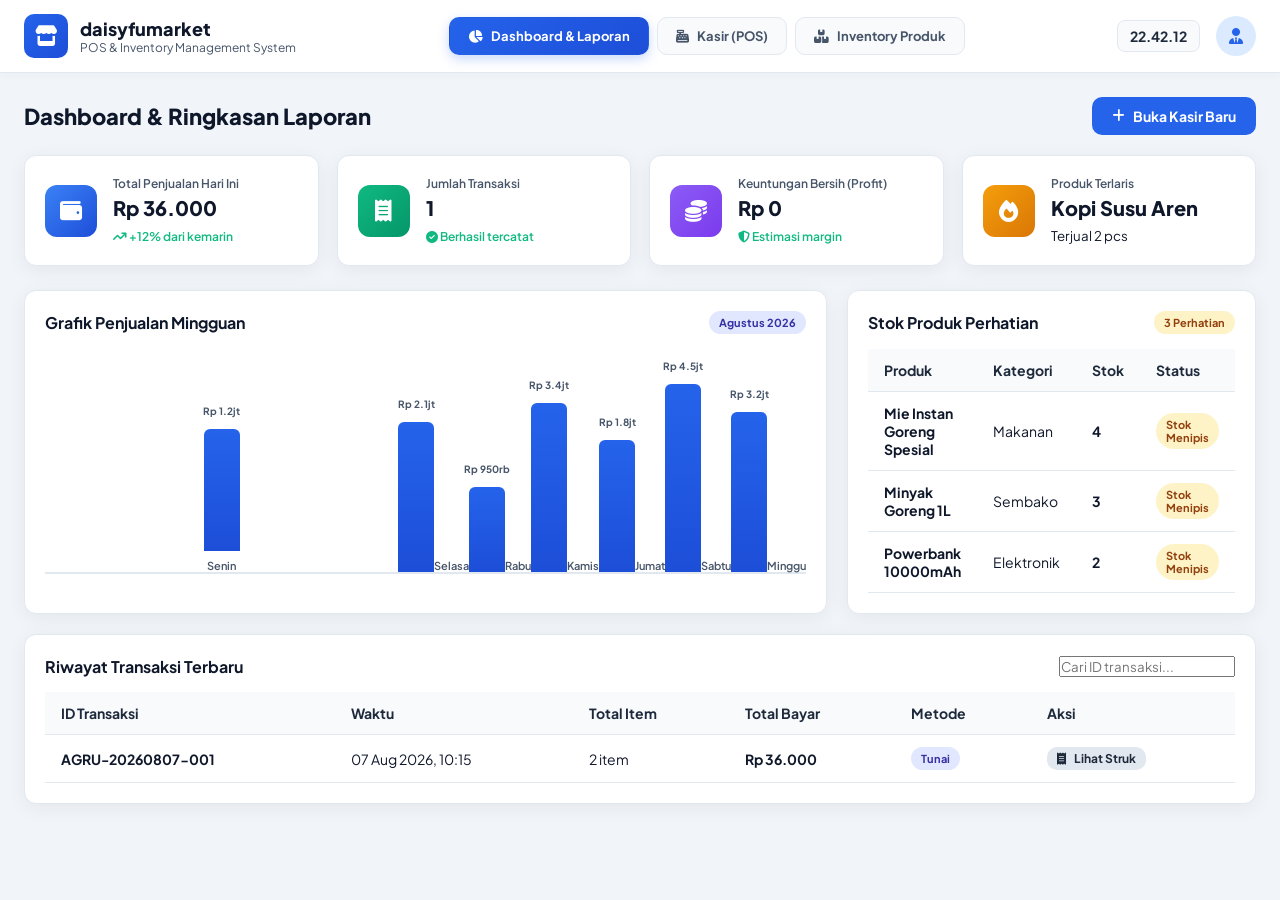
==== commit f78d7938: "Rename brand from Warung Agru Store to daisyfumarket" ====
--- a/index.html
+++ b/index.html
@@ -3,7 +3,7 @@
 <head>
     <meta charset="UTF-8">
     <meta name="viewport" content="width=device-width, initial-scale=1">
-    <title>Warung Agru Store - POS & Inventory System</title>
+    <title>daisyfumarket - POS & Inventory System</title>
     <link href="https://fonts.googleapis.com/css2?family=Plus+Jakarta+Sans:wght@400;500;600;700;800&display=swap" rel="stylesheet">
     <link rel="stylesheet" href="https://cdnjs.cloudflare.com/ajax/libs/font-awesome/6.5.1/css/all.min.css">
     <link rel="stylesheet" href="css/style.css">
@@ -15,8 +15,8 @@
         <div class="header-brand">
             <div class="brand-logo"><i class="fa-solid fa-store"></i></div>
             <div>
-                <h1>Warung Agru Store</h1>
-                <p>POS & Inventory Management System</p>
+            <h1>daisyfumarket</h1>
+            <p>POS & Inventory Management System</p>
             </div>
         </div>
         <nav class="app-nav">
@@ -356,7 +356,7 @@
                 <p class="text-muted">Scan QRIS menggunakan BCA, GoPay, OVO, Dana, atau ShopeePay</p>
                 <div class="qris-mockup">
                     <i class="fa-solid fa-qrcode"></i>
-                    <span>QRIS WARUNG AGRU STORE</span>
+                    <span>QRIS daisyfumarket</span>
                     <small>NMID: ID102938475689</small>
                 </div>
             </div>
@@ -374,7 +374,7 @@
     <div class="modal-box modal-receipt">
         <div class="receipt-paper" id="receiptPrintArea">
             <div class="receipt-header">
-                <h2>WARUNG AGRU STORE</h2>
+                <h2>daisyfumarket</h2>
                 <p>Jl. Teknologi Raya No. 26, Jakarta</p>
                 <p>Telp: 0812-3456-7890</p>
                 <div class="receipt-divider">----------------------------------------</div>
@@ -399,7 +399,7 @@
             <div class="receipt-divider">----------------------------------------</div>
             <div class="receipt-footer">
                 <p>Makasih ya bestie, jajan lagi ya! 🚀✨</p>
-                <p class="genz-tag">#AgruStore #JajanTerus #GakPakeRibet</p>
+                <p class="genz-tag">#daisyfumarket #JajanTerus #GakPakeRibet</p>
             </div>
         </div>
 
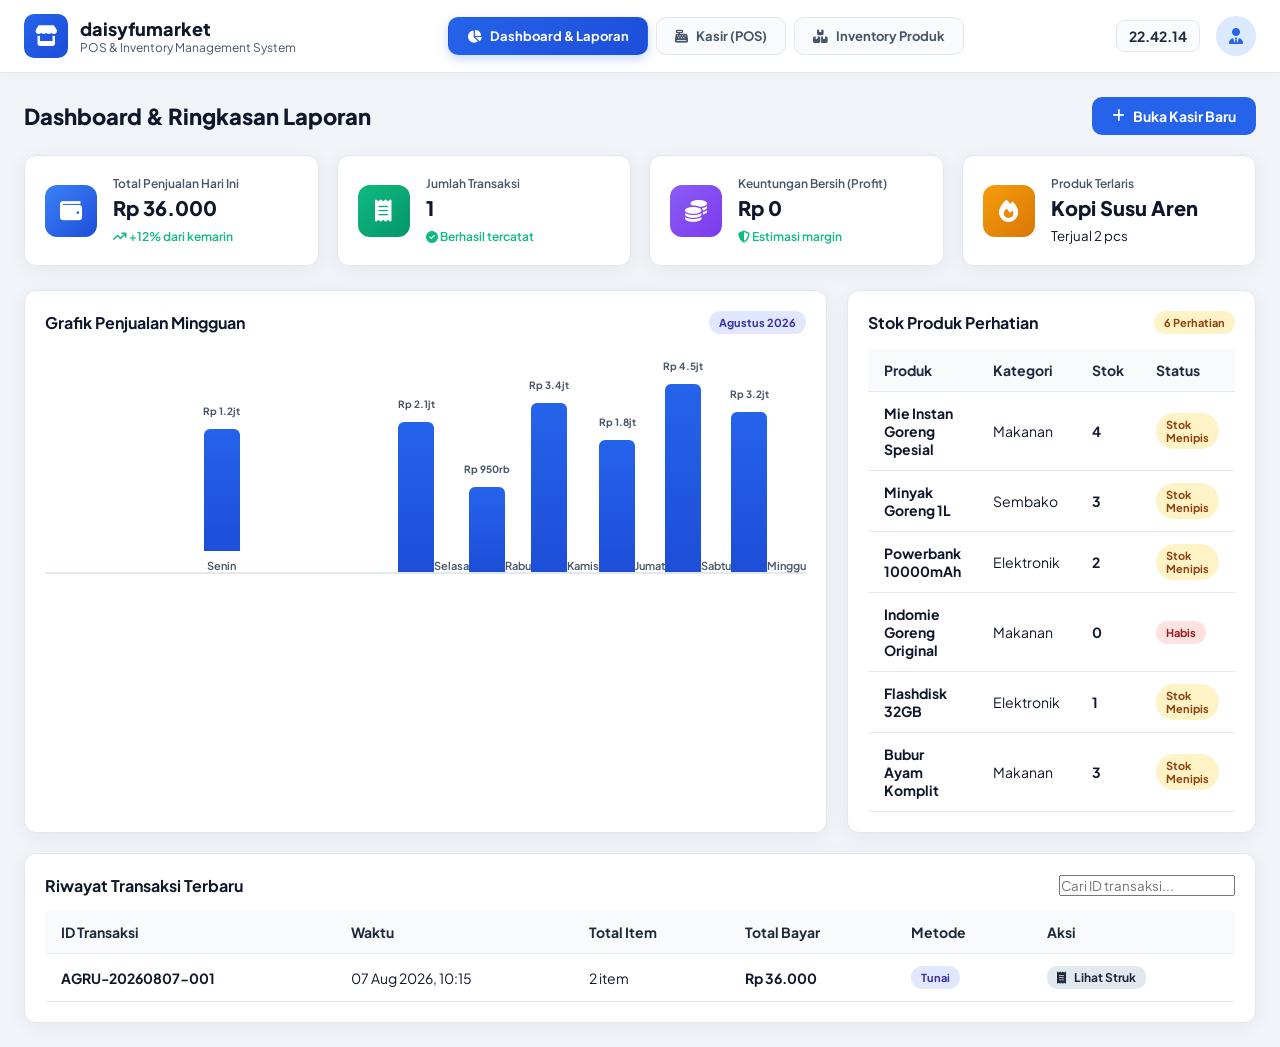
==== commit 213ef1fe: "Update receipt: change phone number and admin name to 'daisyfu'" ====
--- a/index.html
+++ b/index.html
@@ -376,13 +376,13 @@
             <div class="receipt-header">
                 <h2>daisyfumarket</h2>
                 <p>Jl. Teknologi Raya No. 26, Jakarta</p>
-                <p>Telp: 0812-3456-7890</p>
+                <p>Telp: daisyfu</p>
                 <div class="receipt-divider">----------------------------------------</div>
             </div>
             <div class="receipt-meta">
                 <div><span>No. Transaksi:</span> <strong id="recId">AGRU-20260807-001</strong></div>
                 <div><span>Tanggal:</span> <span id="recDate">07 Aug 2026, 14:30</span></div>
-                <div><span>Kasir:</span> <strong>Admin Agru</strong></div>
+                <div><span>Kasir:</span> <strong>daisyfu</strong></div>
             </div>
             <div class="receipt-divider">----------------------------------------</div>
             <div class="receipt-items" id="recItemsList">
